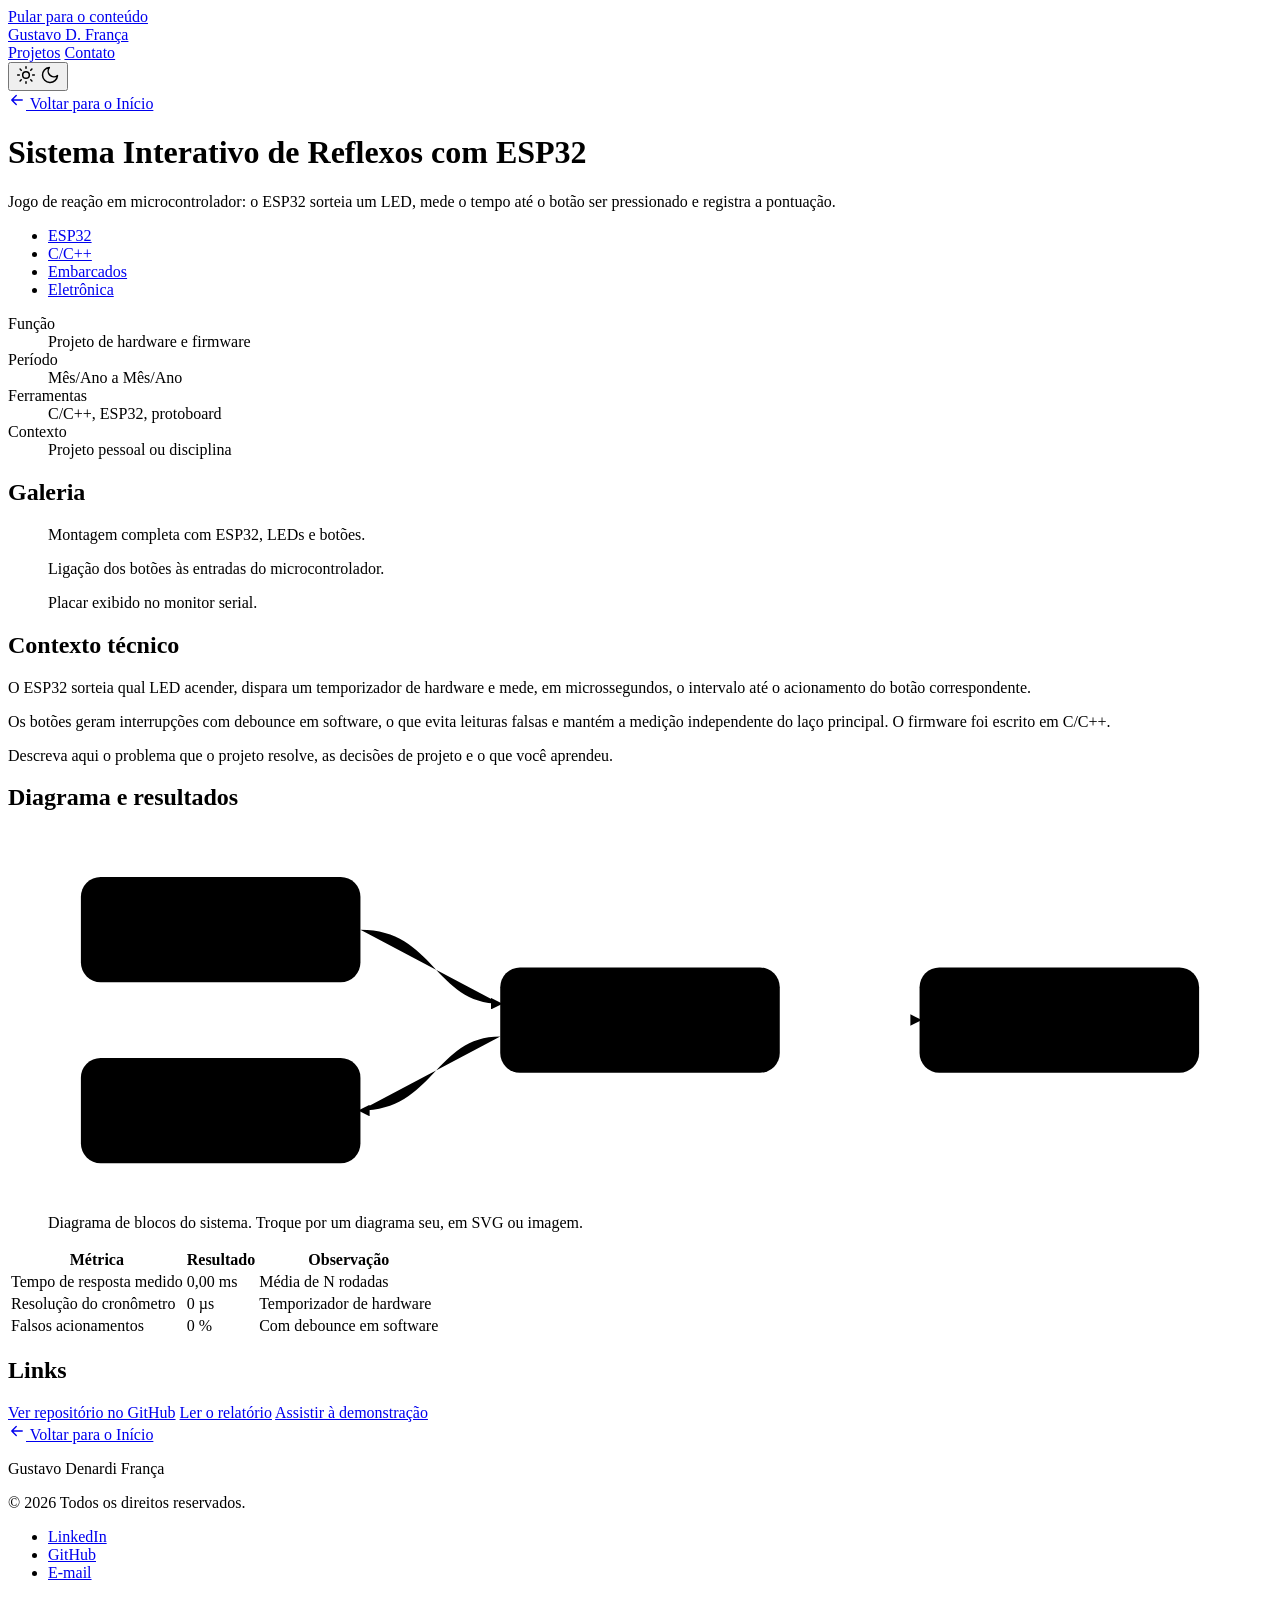
==== projeto-modelo.html @ 107eea8a "Add files via upload" ====
<!DOCTYPE html>
<html lang="pt-BR" data-theme="dark">
<head>
  <meta charset="utf-8">
  <meta name="viewport" content="width=device-width, initial-scale=1">
  <!-- EDITE: título e descrição de cada projeto -->
  <title>Sistema Interativo de Reflexos com ESP32 | Gustavo Denardi França</title>
  <meta name="description" content="Jogo de reação em microcontrolador ESP32 que mede o tempo de resposta do usuário.">
  <meta name="theme-color" content="#0c1624">
  <link rel="icon" href="data:image/svg+xml,%3Csvg xmlns='http://www.w3.org/2000/svg' viewBox='0 0 32 32'%3E%3Crect width='32' height='32' rx='8' fill='%230c1624'/%3E%3Cpath d='M3 16c4-10 7-10 10 0s6 10 10 0 3-6 6-4' fill='none' stroke='%23f5b941' stroke-width='2.5' stroke-linecap='round'/%3E%3C/svg%3E">

  <link rel="preconnect" href="https://fonts.googleapis.com">
  <link rel="preconnect" href="https://fonts.gstatic.com" crossorigin>
  <link href="https://fonts.googleapis.com/css2?family=Inter:wght@400;500;600;700&display=swap" rel="stylesheet">

  <script>
    (function () {
      var tema = 'dark';
      try { tema = localStorage.getItem('tema') || 'dark'; } catch (e) {}
      document.documentElement.dataset.theme = tema === 'light' ? 'light' : 'dark';
      document.documentElement.classList.add('js');
    })();
  </script>

  <link rel="stylesheet" href="style.css">
  <script src="script.js" defer></script>
</head>

<body id="topo">
  <a class="skip-link" href="#conteudo">Pular para o conteúdo</a>

  <div class="bg-parallax" aria-hidden="true"><div class="bg-parallax__img"></div></div>

  <header class="site-header">
    <div class="container site-header__inner">
      <a class="brand" href="index.html" aria-label="Gustavo Denardi França, voltar para o início">Gustavo D. França</a>

      <nav class="nav" aria-label="Principal">
        <a href="index.html#projetos">Projetos</a>
        <a href="index.html#contato">Contato</a>
      </nav>

      <button class="theme-toggle" id="tema" type="button" aria-label="Mudar para o tema claro">
        <svg class="icon icon--sun" viewBox="0 0 24 24" width="20" height="20" fill="none" stroke="currentColor" stroke-width="1.8" stroke-linecap="round" stroke-linejoin="round" aria-hidden="true">
          <circle cx="12" cy="12" r="4"/>
          <path d="M12 2v2M12 20v2M4.9 4.9l1.4 1.4M17.7 17.7l1.4 1.4M2 12h2M20 12h2M4.9 19.1l1.4-1.4M17.7 6.3l1.4-1.4"/>
        </svg>
        <svg class="icon icon--moon" viewBox="0 0 24 24" width="20" height="20" fill="none" stroke="currentColor" stroke-width="1.8" stroke-linecap="round" stroke-linejoin="round" aria-hidden="true">
          <path d="M21 12.8A9 9 0 1 1 11.2 3a7 7 0 0 0 9.8 9.8z"/>
        </svg>
      </button>
    </div>
  </header>

  <main id="conteudo" class="project">
    <div class="container">

      <a class="btn btn--back reveal" href="index.html">
        <svg viewBox="0 0 24 24" width="18" height="18" fill="none" stroke="currentColor" stroke-width="1.8" stroke-linecap="round" stroke-linejoin="round" aria-hidden="true"><path d="M19 12H5M11 18l-6-6 6-6"/></svg>
        Voltar para o Início
      </a>

      <!-- Cabeçalho do projeto | EDITE tudo que estiver neste modelo -->
      <header>
        <h1 class="project__title reveal">Sistema Interativo de Reflexos com ESP32</h1>
        <p class="project__summary reveal" style="--d:.08s">
          Jogo de reação em microcontrolador: o ESP32 sorteia um LED, mede o tempo até o botão ser pressionado e registra a pontuação.
        </p>
        <!-- As tags levam à busca da página inicial já filtrada -->
        <ul class="tags reveal" style="--d:.16s">
          <li><a class="tag" href="index.html?busca=ESP32#projetos">ESP32</a></li>
          <li><a class="tag" href="index.html?busca=C%2FC%2B%2B#projetos">C/C++</a></li>
          <li><a class="tag" href="index.html?busca=Embarcados#projetos">Embarcados</a></li>
          <li><a class="tag" href="index.html?busca=Eletr%C3%B4nica#projetos">Eletrônica</a></li>
        </ul>
      </header>

      <dl class="meta reveal">
        <div><dt>Função</dt><dd>Projeto de hardware e firmware</dd></div>
        <div><dt>Período</dt><dd>Mês/Ano a Mês/Ano</dd></div>
        <div><dt>Ferramentas</dt><dd>C/C++, ESP32, protoboard</dd></div>
        <div><dt>Contexto</dt><dd>Projeto pessoal ou disciplina</dd></div>
      </dl>

      <!-- Galeria: coloque as imagens em assets/img/projetos/ -->
      <section class="block" aria-labelledby="titulo-galeria">
        <h2 class="block__title reveal" id="titulo-galeria">Galeria</h2>
        <div class="gallery">
          <figure class="gallery__item gallery__item--wide reveal">
            <div class="gallery__media placeholder">
              <img src="assets/img/projetos/esp32-01.jpg" alt="Montagem completa do sistema sobre a protoboard" loading="lazy" onerror="this.remove()">
            </div>
            <figcaption>Montagem completa com ESP32, LEDs e botões.</figcaption>
          </figure>
          <figure class="gallery__item reveal">
            <div class="gallery__media placeholder">
              <img src="assets/img/projetos/esp32-02.jpg" alt="Detalhe da ligação dos botões ao ESP32" loading="lazy" onerror="this.remove()">
            </div>
            <figcaption>Ligação dos botões às entradas do microcontrolador.</figcaption>
          </figure>
          <figure class="gallery__item reveal" style="--d:.1s">
            <div class="gallery__media placeholder">
              <img src="assets/img/projetos/esp32-03.jpg" alt="Placar exibido no monitor serial" loading="lazy" onerror="this.remove()">
            </div>
            <figcaption>Placar exibido no monitor serial.</figcaption>
          </figure>
        </div>
      </section>

      <!-- Contexto técnico: texto de exemplo, substitua pelo seu -->
      <section class="block" aria-labelledby="titulo-contexto">
        <h2 class="block__title reveal" id="titulo-contexto">Contexto técnico</h2>
        <div class="prose reveal">
          <p>
            O ESP32 sorteia qual LED acender, dispara um temporizador de hardware e mede, em
            microssegundos, o intervalo até o acionamento do botão correspondente.
          </p>
          <p>
            Os botões geram interrupções com debounce em software, o que evita leituras falsas e
            mantém a medição independente do laço principal. O firmware foi escrito em C/C++.
          </p>
          <p>
            Descreva aqui o problema que o projeto resolve, as decisões de projeto e o que você
            aprendeu.
          </p>
        </div>
      </section>

      <!-- Diagrama e resultados -->
      <section class="block" aria-labelledby="titulo-resultados">
        <h2 class="block__title reveal" id="titulo-resultados">Diagrama e resultados</h2>

        <figure class="diagram reveal">
          <div class="diagram__frame">
            <svg viewBox="0 0 720 230" role="img" aria-labelledby="dg-titulo dg-desc">
              <title id="dg-titulo">Diagrama de blocos do sistema de reflexos</title>
              <desc id="dg-desc">Os botões enviam sinais de entrada ao ESP32, que aciona os LEDs e envia o placar.</desc>
              <defs>
                <marker id="seta" viewBox="0 0 10 10" refX="8" refY="5" markerWidth="7" markerHeight="7" orient="auto-start-reverse">
                  <path d="M0 0L10 5L0 10z" class="d-seta"/>
                </marker>
              </defs>

              <g class="d-bloco">
                <rect x="20" y="28" width="170" height="64" rx="12"/>
                <text x="105" y="57" text-anchor="middle">Botões</text>
                <text x="105" y="77" text-anchor="middle" class="d-sub">entradas com interrupção</text>
              </g>

              <g class="d-bloco">
                <rect x="20" y="138" width="170" height="64" rx="12"/>
                <text x="105" y="167" text-anchor="middle">LEDs</text>
                <text x="105" y="187" text-anchor="middle" class="d-sub">saídas digitais</text>
              </g>

              <g class="d-bloco d-bloco--main">
                <rect x="275" y="83" width="170" height="64" rx="12"/>
                <text x="360" y="112" text-anchor="middle">ESP32</text>
                <text x="360" y="132" text-anchor="middle" class="d-sub">lógica e cronômetro</text>
              </g>

              <g class="d-bloco">
                <rect x="530" y="83" width="170" height="64" rx="12"/>
                <text x="615" y="112" text-anchor="middle">Placar</text>
                <text x="615" y="132" text-anchor="middle" class="d-sub">serial ou Wi-Fi</text>
              </g>

              <path class="d-linha" d="M190 60 C 235 60, 235 105, 275 105" marker-end="url(#seta)"/>
              <path class="d-linha" d="M275 125 C 235 125, 235 170, 190 170" marker-end="url(#seta)"/>
              <path class="d-linha" d="M445 115 L530 115" marker-end="url(#seta)"/>
            </svg>
          </div>
          <figcaption>Diagrama de blocos do sistema. Troque por um diagrama seu, em SVG ou imagem.</figcaption>
        </figure>

        <div class="table-wrap reveal">
          <table>
            <thead>
              <tr>
                <th scope="col">Métrica</th>
                <th scope="col">Resultado</th>
                <th scope="col">Observação</th>
              </tr>
            </thead>
            <tbody>
              <tr><td>Tempo de resposta medido</td><td>0,00 ms</td><td>Média de N rodadas</td></tr>
              <tr><td>Resolução do cronômetro</td><td>0 µs</td><td>Temporizador de hardware</td></tr>
              <tr><td>Falsos acionamentos</td><td>0 %</td><td>Com debounce em software</td></tr>
            </tbody>
          </table>
        </div>
      </section>

      <!-- Links -->
      <section class="block" aria-labelledby="titulo-links">
        <h2 class="block__title reveal" id="titulo-links">Links</h2>
        <div class="project__links reveal">
          <!-- EDITE: URLs reais -->
          <a class="btn btn--primary" href="https://github.com/SEU-USUARIO/NOME-DO-REPOSITORIO" target="_blank" rel="noopener noreferrer">Ver repositório no GitHub</a>
          <a class="btn" href="#" target="_blank" rel="noopener noreferrer">Ler o relatório</a>
          <a class="btn" href="#" target="_blank" rel="noopener noreferrer">Assistir à demonstração</a>
        </div>
      </section>

      <div class="project__footer">
        <a class="btn btn--back" href="index.html">
          <svg viewBox="0 0 24 24" width="18" height="18" fill="none" stroke="currentColor" stroke-width="1.8" stroke-linecap="round" stroke-linejoin="round" aria-hidden="true"><path d="M19 12H5M11 18l-6-6 6-6"/></svg>
          Voltar para o Início
        </a>
      </div>

    </div>
  </main>

  <footer class="site-footer" id="contato">
    <div class="container site-footer__inner">
      <div>
        <p class="site-footer__name">Gustavo Denardi França</p>
        <p class="site-footer__small">© <span id="ano">2026</span> Todos os direitos reservados.</p>
      </div>
      <ul class="footer-links">
        <li><a href="https://www.linkedin.com/in/SEU-USUARIO" target="_blank" rel="noopener noreferrer">LinkedIn</a></li>
        <li><a href="https://github.com/SEU-USUARIO" target="_blank" rel="noopener noreferrer">GitHub</a></li>
        <li><a href="mailto:seu-email@exemplo.com">E-mail</a></li>
      </ul>
    </div>
  </footer>
</body>
</html>
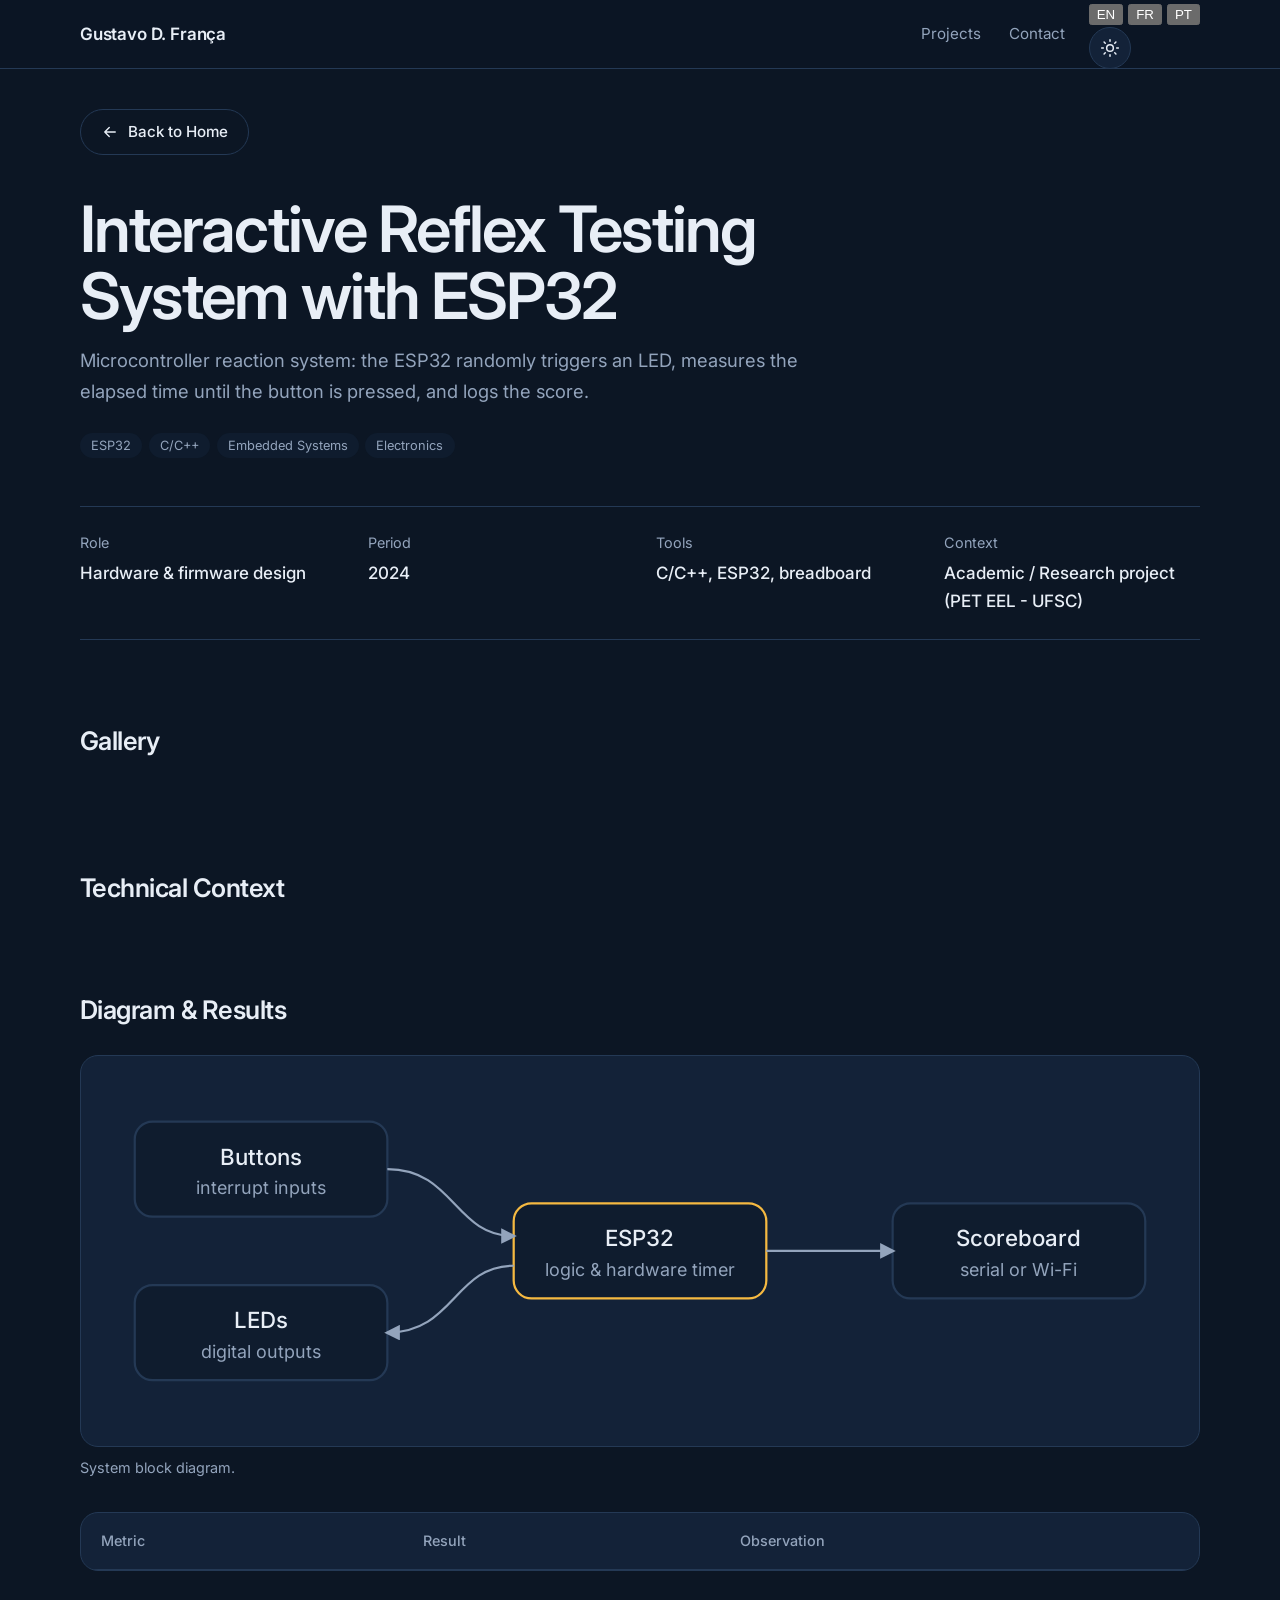
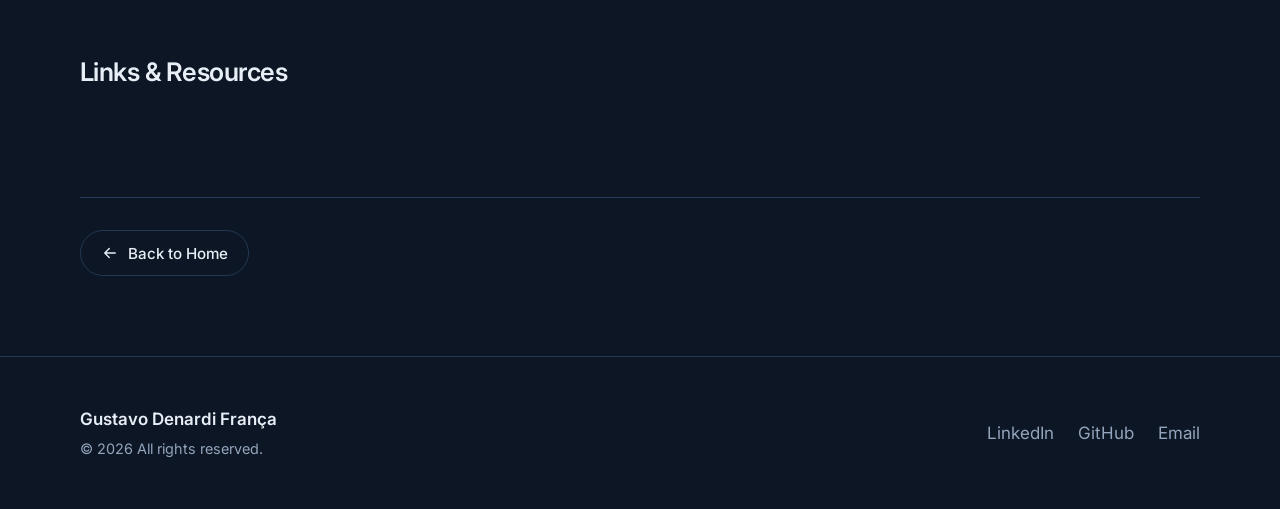
==== commit b838ea9b: "Translate project model to English and improve accessibility Updated the HTML structure and content " ====
--- a/projeto-modelo.html
+++ b/projeto-modelo.html
@@ -1,11 +1,10 @@
 <!DOCTYPE html>
-<html lang="pt-BR" data-theme="dark">
+<html lang="en" data-theme="dark">
 <head>
   <meta charset="utf-8">
   <meta name="viewport" content="width=device-width, initial-scale=1">
-  <!-- EDITE: título e descrição de cada projeto -->
-  <title>Sistema Interativo de Reflexos com ESP32 | Gustavo Denardi França</title>
-  <meta name="description" content="Jogo de reação em microcontrolador ESP32 que mede o tempo de resposta do usuário.">
+  <title>Interactive Reflex Testing System with ESP32 | Gustavo Denardi França</title>
+  <meta name="description" content="Microcontroller reaction system with ESP32 that measures user response time.">
   <meta name="theme-color" content="#0c1624">
   <link rel="icon" href="data:image/svg+xml,%3Csvg xmlns='http://www.w3.org/2000/svg' viewBox='0 0 32 32'%3E%3Crect width='32' height='32' rx='8' fill='%230c1624'/%3E%3Cpath d='M3 16c4-10 7-10 10 0s6 10 10 0 3-6 6-4' fill='none' stroke='%23f5b941' stroke-width='2.5' stroke-linecap='round'/%3E%3C/svg%3E">
 
@@ -16,125 +15,120 @@
   <script>
     (function () {
       var tema = 'dark';
-      try { tema = localStorage.getItem('tema') || 'dark'; } catch (e) {}
+      var idioma = 'en';
+      try {
+        tema = localStorage.getItem('tema') || 'dark';
+        var urlLang = new URLSearchParams(window.location.search).get('lang');
+        if (urlLang && ['en', 'fr', 'pt'].indexOf(urlLang.toLowerCase()) !== -1) {
+          idioma = urlLang.toLowerCase();
+          localStorage.setItem('idioma', idioma);
+        } else {
+          var salvo = localStorage.getItem('idioma');
+          if (salvo && ['en', 'fr', 'pt'].indexOf(salvo) !== -1) idioma = salvo;
+        }
+      } catch (e) {}
       document.documentElement.dataset.theme = tema === 'light' ? 'light' : 'dark';
+      document.documentElement.lang = idioma === 'pt' ? 'pt-BR' : idioma;
       document.documentElement.classList.add('js');
     })();
   </script>
 
   <link rel="stylesheet" href="style.css">
+  <script src="traducoes.js" defer></script>
+  <script src="projetos.js" defer></script>
   <script src="script.js" defer></script>
 </head>
 
 <body id="topo">
-  <a class="skip-link" href="#conteudo">Pular para o conteúdo</a>
+  <a class="skip-link" href="#conteudo" data-i18n="a11y.skipLink">Skip to content</a>
 
   <div class="bg-parallax" aria-hidden="true"><div class="bg-parallax__img"></div></div>
 
   <header class="site-header">
     <div class="container site-header__inner">
-      <a class="brand" href="index.html" aria-label="Gustavo Denardi França, voltar para o início">Gustavo D. França</a>
-
-      <nav class="nav" aria-label="Principal">
-        <a href="index.html#projetos">Projetos</a>
-        <a href="index.html#contato">Contato</a>
+      <a class="brand" href="index.html" aria-label="Gustavo Denardi França, back to home" data-i18n-aria="a11y.brandBack">Gustavo D. França</a>
+
+      <nav class="nav" aria-label="Main navigation" data-i18n-aria="a11y.navMain">
+        <a href="index.html#projetos" data-i18n="nav.projects">Projects</a>
+        <a href="index.html#contato" data-i18n="nav.contact">Contact</a>
       </nav>
 
-      <button class="theme-toggle" id="tema" type="button" aria-label="Mudar para o tema claro">
-        <svg class="icon icon--sun" viewBox="0 0 24 24" width="20" height="20" fill="none" stroke="currentColor" stroke-width="1.8" stroke-linecap="round" stroke-linejoin="round" aria-hidden="true">
-          <circle cx="12" cy="12" r="4"/>
-          <path d="M12 2v2M12 20v2M4.9 4.9l1.4 1.4M17.7 17.7l1.4 1.4M2 12h2M20 12h2M4.9 19.1l1.4-1.4M17.7 6.3l1.4-1.4"/>
-        </svg>
-        <svg class="icon icon--moon" viewBox="0 0 24 24" width="20" height="20" fill="none" stroke="currentColor" stroke-width="1.8" stroke-linecap="round" stroke-linejoin="round" aria-hidden="true">
-          <path d="M21 12.8A9 9 0 1 1 11.2 3a7 7 0 0 0 9.8 9.8z"/>
-        </svg>
-      </button>
+      <div class="header-actions">
+        <div class="lang-switch" role="group" aria-label="Select language" data-i18n-aria="a11y.langSelector">
+          <button class="lang-btn" type="button" data-lang="en" aria-pressed="true" title="English">EN</button>
+          <button class="lang-btn" type="button" data-lang="fr" aria-pressed="false" title="Français">FR</button>
+          <button class="lang-btn" type="button" data-lang="pt" aria-pressed="false" title="Português">PT</button>
+        </div>
+
+        <button class="theme-toggle" id="tema" type="button" aria-label="Switch to light theme">
+          <svg class="icon icon--sun" viewBox="0 0 24 24" width="20" height="20" fill="none" stroke="currentColor" stroke-width="1.8" stroke-linecap="round" stroke-linejoin="round" aria-hidden="true">
+            <circle cx="12" cy="12" r="4"/>
+            <path d="M12 2v2M12 20v2M4.9 4.9l1.4 1.4M17.7 17.7l1.4 1.4M2 12h2M20 12h2M4.9 19.1l1.4-1.4M17.7 6.3l1.4-1.4"/>
+          </svg>
+          <svg class="icon icon--moon" viewBox="0 0 24 24" width="20" height="20" fill="none" stroke="currentColor" stroke-width="1.8" stroke-linecap="round" stroke-linejoin="round" aria-hidden="true">
+            <path d="M21 12.8A9 9 0 1 1 11.2 3a7 7 0 0 0 9.8 9.8z"/>
+          </svg>
+        </button>
+      </div>
     </div>
   </header>
 
   <main id="conteudo" class="project">
     <div class="container">
 
-      <a class="btn btn--back reveal" href="index.html">
+      <a class="btn btn--back reveal" href="index.html#projetos">
         <svg viewBox="0 0 24 24" width="18" height="18" fill="none" stroke="currentColor" stroke-width="1.8" stroke-linecap="round" stroke-linejoin="round" aria-hidden="true"><path d="M19 12H5M11 18l-6-6 6-6"/></svg>
-        Voltar para o Início
+        <span data-i18n="projectPage.backHome">Back to Home</span>
       </a>
 
-      <!-- Cabeçalho do projeto | EDITE tudo que estiver neste modelo -->
+      <!-- Cabeçalho do projeto (preenchido dinamicamente a partir de projetos.js) -->
       <header>
-        <h1 class="project__title reveal">Sistema Interativo de Reflexos com ESP32</h1>
-        <p class="project__summary reveal" style="--d:.08s">
-          Jogo de reação em microcontrolador: o ESP32 sorteia um LED, mede o tempo até o botão ser pressionado e registra a pontuação.
+        <h1 class="project__title reveal" id="proj-titulo">Interactive Reflex Testing System with ESP32</h1>
+        <p class="project__summary reveal" style="--d:.08s" id="proj-resumo">
+          Microcontroller reaction system: the ESP32 randomly triggers an LED, measures the elapsed time until the button is pressed, and logs the score.
         </p>
-        <!-- As tags levam à busca da página inicial já filtrada -->
-        <ul class="tags reveal" style="--d:.16s">
+        <ul class="tags reveal" style="--d:.16s" id="proj-tags">
           <li><a class="tag" href="index.html?busca=ESP32#projetos">ESP32</a></li>
           <li><a class="tag" href="index.html?busca=C%2FC%2B%2B#projetos">C/C++</a></li>
-          <li><a class="tag" href="index.html?busca=Embarcados#projetos">Embarcados</a></li>
-          <li><a class="tag" href="index.html?busca=Eletr%C3%B4nica#projetos">Eletrônica</a></li>
+          <li><a class="tag" href="index.html?busca=Embedded#projetos">Embedded Systems</a></li>
+          <li><a class="tag" href="index.html?busca=Electronics#projetos">Electronics</a></li>
         </ul>
       </header>
 
       <dl class="meta reveal">
-        <div><dt>Função</dt><dd>Projeto de hardware e firmware</dd></div>
-        <div><dt>Período</dt><dd>Mês/Ano a Mês/Ano</dd></div>
-        <div><dt>Ferramentas</dt><dd>C/C++, ESP32, protoboard</dd></div>
-        <div><dt>Contexto</dt><dd>Projeto pessoal ou disciplina</dd></div>
+        <div><dt data-i18n="projectPage.metaRole">Role</dt><dd id="proj-funcao">Hardware &amp; firmware design</dd></div>
+        <div><dt data-i18n="projectPage.metaPeriod">Period</dt><dd id="proj-periodo">2024</dd></div>
+        <div><dt data-i18n="projectPage.metaTools">Tools</dt><dd id="proj-ferramentas">C/C++, ESP32, breadboard</dd></div>
+        <div><dt data-i18n="projectPage.metaContext">Context</dt><dd id="proj-contexto">Academic / Research project (PET EEL - UFSC)</dd></div>
       </dl>
 
-      <!-- Galeria: coloque as imagens em assets/img/projetos/ -->
-      <section class="block" aria-labelledby="titulo-galeria">
-        <h2 class="block__title reveal" id="titulo-galeria">Galeria</h2>
-        <div class="gallery">
-          <figure class="gallery__item gallery__item--wide reveal">
-            <div class="gallery__media placeholder">
-              <img src="assets/img/projetos/esp32-01.jpg" alt="Montagem completa do sistema sobre a protoboard" loading="lazy" onerror="this.remove()">
-            </div>
-            <figcaption>Montagem completa com ESP32, LEDs e botões.</figcaption>
-          </figure>
-          <figure class="gallery__item reveal">
-            <div class="gallery__media placeholder">
-              <img src="assets/img/projetos/esp32-02.jpg" alt="Detalhe da ligação dos botões ao ESP32" loading="lazy" onerror="this.remove()">
-            </div>
-            <figcaption>Ligação dos botões às entradas do microcontrolador.</figcaption>
-          </figure>
-          <figure class="gallery__item reveal" style="--d:.1s">
-            <div class="gallery__media placeholder">
-              <img src="assets/img/projetos/esp32-03.jpg" alt="Placar exibido no monitor serial" loading="lazy" onerror="this.remove()">
-            </div>
-            <figcaption>Placar exibido no monitor serial.</figcaption>
-          </figure>
-        </div>
-      </section>
-
-      <!-- Contexto técnico: texto de exemplo, substitua pelo seu -->
+      <!-- Vídeo de demonstração (aparece automaticamente se o projeto tiver video.url em projetos.js) -->
+      <section class="block" id="proj-video-secao" aria-labelledby="titulo-proj-video" hidden>
+        <h2 class="block__title reveal" id="titulo-proj-video" data-i18n="projectPage.videoTitle">Demonstration Video</h2>
+        <div class="video-frame reveal" id="proj-video-container"></div>
+      </section>
+
+      <!-- Galeria -->
+      <section class="block" id="proj-galeria-secao" aria-labelledby="titulo-galeria">
+        <h2 class="block__title reveal" id="titulo-galeria" data-i18n="projectPage.galleryTitle">Gallery</h2>
+        <div class="gallery" id="proj-galeria"></div>
+      </section>
+
+      <!-- Contexto técnico -->
       <section class="block" aria-labelledby="titulo-contexto">
-        <h2 class="block__title reveal" id="titulo-contexto">Contexto técnico</h2>
-        <div class="prose reveal">
-          <p>
-            O ESP32 sorteia qual LED acender, dispara um temporizador de hardware e mede, em
-            microssegundos, o intervalo até o acionamento do botão correspondente.
-          </p>
-          <p>
-            Os botões geram interrupções com debounce em software, o que evita leituras falsas e
-            mantém a medição independente do laço principal. O firmware foi escrito em C/C++.
-          </p>
-          <p>
-            Descreva aqui o problema que o projeto resolve, as decisões de projeto e o que você
-            aprendeu.
-          </p>
-        </div>
+        <h2 class="block__title reveal" id="titulo-contexto" data-i18n="projectPage.contextTitle">Technical Context</h2>
+        <div class="prose reveal" id="proj-prose"></div>
       </section>
 
       <!-- Diagrama e resultados -->
-      <section class="block" aria-labelledby="titulo-resultados">
-        <h2 class="block__title reveal" id="titulo-resultados">Diagrama e resultados</h2>
-
-        <figure class="diagram reveal">
+      <section class="block" id="proj-resultados-secao" aria-labelledby="titulo-resultados">
+        <h2 class="block__title reveal" id="titulo-resultados" data-i18n="projectPage.resultsTitle">Diagram &amp; Results</h2>
+
+        <figure class="diagram reveal" id="proj-diagrama">
           <div class="diagram__frame">
             <svg viewBox="0 0 720 230" role="img" aria-labelledby="dg-titulo dg-desc">
-              <title id="dg-titulo">Diagrama de blocos do sistema de reflexos</title>
-              <desc id="dg-desc">Os botões enviam sinais de entrada ao ESP32, que aciona os LEDs e envia o placar.</desc>
+              <title id="dg-titulo">Block diagram of the reflex testing system</title>
+              <desc id="dg-desc">Push buttons send input signals to the ESP32, which drives the LEDs and outputs the scoreboard.</desc>
               <defs>
                 <marker id="seta" viewBox="0 0 10 10" refX="8" refY="5" markerWidth="7" markerHeight="7" orient="auto-start-reverse">
                   <path d="M0 0L10 5L0 10z" class="d-seta"/>
@@ -143,26 +137,26 @@
 
               <g class="d-bloco">
                 <rect x="20" y="28" width="170" height="64" rx="12"/>
-                <text x="105" y="57" text-anchor="middle">Botões</text>
-                <text x="105" y="77" text-anchor="middle" class="d-sub">entradas com interrupção</text>
+                <text x="105" y="57" text-anchor="middle" id="dg-b1-t">Buttons</text>
+                <text x="105" y="77" text-anchor="middle" class="d-sub" id="dg-b1-s">interrupt inputs</text>
               </g>
 
               <g class="d-bloco">
                 <rect x="20" y="138" width="170" height="64" rx="12"/>
-                <text x="105" y="167" text-anchor="middle">LEDs</text>
-                <text x="105" y="187" text-anchor="middle" class="d-sub">saídas digitais</text>
+                <text x="105" y="167" text-anchor="middle" id="dg-b2-t">LEDs</text>
+                <text x="105" y="187" text-anchor="middle" class="d-sub" id="dg-b2-s">digital outputs</text>
               </g>
 
               <g class="d-bloco d-bloco--main">
                 <rect x="275" y="83" width="170" height="64" rx="12"/>
-                <text x="360" y="112" text-anchor="middle">ESP32</text>
-                <text x="360" y="132" text-anchor="middle" class="d-sub">lógica e cronômetro</text>
+                <text x="360" y="112" text-anchor="middle" id="dg-bc-t">ESP32</text>
+                <text x="360" y="132" text-anchor="middle" class="d-sub" id="dg-bc-s">logic &amp; hardware timer</text>
               </g>
 
               <g class="d-bloco">
                 <rect x="530" y="83" width="170" height="64" rx="12"/>
-                <text x="615" y="112" text-anchor="middle">Placar</text>
-                <text x="615" y="132" text-anchor="middle" class="d-sub">serial ou Wi-Fi</text>
+                <text x="615" y="112" text-anchor="middle" id="dg-bs-t">Scoreboard</text>
+                <text x="615" y="132" text-anchor="middle" class="d-sub" id="dg-bs-s">serial or Wi-Fi</text>
               </g>
 
               <path class="d-linha" d="M190 60 C 235 60, 235 105, 275 105" marker-end="url(#seta)"/>
@@ -170,42 +164,33 @@
               <path class="d-linha" d="M445 115 L530 115" marker-end="url(#seta)"/>
             </svg>
           </div>
-          <figcaption>Diagrama de blocos do sistema. Troque por um diagrama seu, em SVG ou imagem.</figcaption>
+          <figcaption id="dg-legenda">System block diagram.</figcaption>
         </figure>
 
-        <div class="table-wrap reveal">
+        <div class="table-wrap reveal" id="proj-tabela-wrap">
           <table>
             <thead>
               <tr>
-                <th scope="col">Métrica</th>
-                <th scope="col">Resultado</th>
-                <th scope="col">Observação</th>
+                <th scope="col" data-i18n="projectPage.tableMetric">Metric</th>
+                <th scope="col" data-i18n="projectPage.tableResult">Result</th>
+                <th scope="col" data-i18n="projectPage.tableNote">Observation</th>
               </tr>
             </thead>
-            <tbody>
-              <tr><td>Tempo de resposta medido</td><td>0,00 ms</td><td>Média de N rodadas</td></tr>
-              <tr><td>Resolução do cronômetro</td><td>0 µs</td><td>Temporizador de hardware</td></tr>
-              <tr><td>Falsos acionamentos</td><td>0 %</td><td>Com debounce em software</td></tr>
-            </tbody>
+            <tbody id="proj-tabela-corpo"></tbody>
           </table>
         </div>
       </section>
 
       <!-- Links -->
-      <section class="block" aria-labelledby="titulo-links">
-        <h2 class="block__title reveal" id="titulo-links">Links</h2>
-        <div class="project__links reveal">
-          <!-- EDITE: URLs reais -->
-          <a class="btn btn--primary" href="https://github.com/SEU-USUARIO/NOME-DO-REPOSITORIO" target="_blank" rel="noopener noreferrer">Ver repositório no GitHub</a>
-          <a class="btn" href="#" target="_blank" rel="noopener noreferrer">Ler o relatório</a>
-          <a class="btn" href="#" target="_blank" rel="noopener noreferrer">Assistir à demonstração</a>
-        </div>
+      <section class="block" id="proj-links-secao" aria-labelledby="titulo-links">
+        <h2 class="block__title reveal" id="titulo-links" data-i18n="projectPage.linksTitle">Links &amp; Resources</h2>
+        <div class="project__links reveal" id="proj-links"></div>
       </section>
 
       <div class="project__footer">
-        <a class="btn btn--back" href="index.html">
+        <a class="btn btn--back" href="index.html#projetos">
           <svg viewBox="0 0 24 24" width="18" height="18" fill="none" stroke="currentColor" stroke-width="1.8" stroke-linecap="round" stroke-linejoin="round" aria-hidden="true"><path d="M19 12H5M11 18l-6-6 6-6"/></svg>
-          Voltar para o Início
+          <span data-i18n="projectPage.backHome">Back to Home</span>
         </a>
       </div>
 
@@ -216,12 +201,12 @@
     <div class="container site-footer__inner">
       <div>
         <p class="site-footer__name">Gustavo Denardi França</p>
-        <p class="site-footer__small">© <span id="ano">2026</span> Todos os direitos reservados.</p>
+        <p class="site-footer__small">© <span id="ano">2026</span> <span data-i18n="footer.rights">All rights reserved.</span></p>
       </div>
       <ul class="footer-links">
-        <li><a href="https://www.linkedin.com/in/SEU-USUARIO" target="_blank" rel="noopener noreferrer">LinkedIn</a></li>
-        <li><a href="https://github.com/SEU-USUARIO" target="_blank" rel="noopener noreferrer">GitHub</a></li>
-        <li><a href="mailto:seu-email@exemplo.com">E-mail</a></li>
+        <li><a href="https://www.linkedin.com/in/gustavo-denardi-frança" target="_blank" rel="noopener noreferrer">LinkedIn</a></li>
+        <li><a href="https://github.com/gudfranca" target="_blank" rel="noopener noreferrer">GitHub</a></li>
+        <li><a href="mailto:gustavodfranca27@gmail.com" data-i18n="footer.email">Email</a></li>
       </ul>
     </div>
   </footer>
--- a/style.css
+++ b/style.css
@@ -0,0 +1,1034 @@
+/* =========================================================
+   style.css | Portfólio de Gustavo Denardi França
+   Índice
+   1. Tokens (tema escuro padrão + tema claro)
+   2. Base
+   3. Cabeçalho e botão de tema
+   4. Hero e onda interativa
+   5. Seções, vídeo, busca e cards
+   6. Rodapé
+   7. Página de projeto
+   8. Animações de entrada e movimento reduzido
+   9. Responsivo
+   ========================================================= */
+
+/* 1. Tokens ------------------------------------------------ */
+:root {
+  color-scheme: dark;
+
+  --bg: #0c1624;
+  --bg-soft: #0f1c2e;
+  --surface: #132238;
+  --line: #243955;
+  --text: #e8eef6;
+  --muted: #93a4bc;
+  --accent: #f5b941;
+  --accent-ink: #1b1305;
+  --shadow: 0 28px 60px -28px rgb(0 0 0 / 0.7);
+  --grid-line: rgb(147 164 188 / 0.1);
+  --bg-img-opacity: 0.26;
+
+  --font: "Inter", system-ui, -apple-system, "Segoe UI", Roboto, sans-serif;
+  --ease: cubic-bezier(0.2, 0.7, 0.2, 1);
+  --maxw: 1120px;
+  --header-h: 68px;
+
+  /* Transição suave de cores ao trocar de tema */
+  --theme-t: background-color 0.45s ease, color 0.45s ease,
+    border-color 0.45s ease, fill 0.45s ease, stroke 0.45s ease;
+}
+
+:root[data-theme="light"] {
+  color-scheme: light;
+
+  --bg: #f4f7fb;
+  --bg-soft: #eaf0f7;
+  --surface: #ffffff;
+  --line: #d6dfeb;
+  --text: #0f1b2d;
+  --muted: #53647c;
+  --accent: #a85f00;
+  --accent-ink: #ffffff;
+  --shadow: 0 28px 56px -30px rgb(15 27 45 / 0.35);
+  --grid-line: rgb(15 27 45 / 0.07);
+  --bg-img-opacity: 0.16;
+}
+
+/* 2. Base -------------------------------------------------- */
+*,
+*::before,
+*::after {
+  box-sizing: border-box;
+}
+
+html {
+  scroll-behavior: smooth;
+  -webkit-text-size-adjust: 100%;
+}
+
+body {
+  position: relative;
+  margin: 0;
+  overflow-x: hidden;
+  font-family: var(--font);
+  font-size: 1.0625rem;
+  line-height: 1.65;
+  color: var(--text);
+  background-color: var(--bg);
+  -webkit-font-smoothing: antialiased;
+  transition: var(--theme-t);
+}
+
+img,
+video,
+svg,
+canvas {
+  display: block;
+  max-width: 100%;
+}
+
+a {
+  color: inherit;
+}
+
+h1,
+h2,
+h3 {
+  text-wrap: balance;
+}
+
+p {
+  text-wrap: pretty;
+}
+
+[hidden] {
+  display: none !important;
+}
+
+[id] {
+  scroll-margin-top: calc(var(--header-h) + 16px);
+}
+
+:focus-visible {
+  outline: 2px solid var(--accent);
+  outline-offset: 3px;
+}
+
+.container {
+  width: min(100% - 2.5rem, var(--maxw));
+  margin-inline: auto;
+}
+
+.visually-hidden {
+  position: absolute;
+  width: 1px;
+  height: 1px;
+  margin: -1px;
+  padding: 0;
+  overflow: hidden;
+  clip: rect(0 0 0 0);
+  white-space: nowrap;
+  border: 0;
+}
+
+.skip-link {
+  position: absolute;
+  left: 1rem;
+  top: -4rem;
+  z-index: 100;
+  padding: 0.6rem 1rem;
+  border-radius: 999px;
+  background: var(--accent);
+  color: var(--accent-ink);
+  font-weight: 500;
+  text-decoration: none;
+  transition: top 0.2s var(--ease);
+}
+
+.skip-link:focus {
+  top: 1rem;
+}
+
+/* Fundo com parallax (imagem Unsplash de exemplo) */
+.bg-parallax {
+  position: absolute;
+  inset: 0 0 auto 0;
+  z-index: 0;
+  height: min(140vh, 1100px);
+  overflow: hidden;
+  pointer-events: none;
+  -webkit-mask-image: linear-gradient(to bottom, #000 35%, transparent);
+  mask-image: linear-gradient(to bottom, #000 35%, transparent);
+}
+
+.bg-parallax__img {
+  position: absolute;
+  inset: -12% 0 0 0;
+  background: url("https://images.unsplash.com/photo-1451187580459-43490279c0fa?auto=format&fit=crop&w=1800&q=60")
+    center / cover no-repeat;
+  opacity: var(--bg-img-opacity);
+  filter: grayscale(1) contrast(1.05);
+  will-change: transform;
+  transition: opacity 0.45s ease;
+}
+
+main,
+.site-footer {
+  position: relative;
+  z-index: 1;
+}
+
+/* Placeholder em papel milimetrado (aparece quando a imagem ainda não existe) */
+.placeholder {
+  background-color: var(--bg-soft);
+  background-image: linear-gradient(var(--grid-line) 1px, transparent 1px),
+    linear-gradient(90deg, var(--grid-line) 1px, transparent 1px);
+  background-size: 24px 24px;
+}
+
+/* Botões e tags */
+.btn {
+  display: inline-flex;
+  align-items: center;
+  gap: 0.55rem;
+  height: 46px;
+  padding: 0 1.25rem;
+  border: 1px solid var(--line);
+  border-radius: 999px;
+  background: transparent;
+  color: var(--text);
+  font: 500 0.95rem/1 var(--font);
+  text-decoration: none;
+  cursor: pointer;
+  transition: var(--theme-t), transform 0.25s var(--ease),
+    filter 0.25s var(--ease);
+}
+
+.btn:hover {
+  border-color: var(--accent);
+  transform: translateY(-2px);
+}
+
+.btn--primary {
+  background: var(--accent);
+  border-color: var(--accent);
+  color: var(--accent-ink);
+}
+
+.btn--primary:hover {
+  filter: brightness(1.07);
+}
+
+.tags {
+  display: flex;
+  flex-wrap: wrap;
+  gap: 0.4rem;
+  margin: 0;
+  padding: 0;
+  list-style: none;
+}
+
+.tag {
+  display: inline-block;
+  padding: 0.2rem 0.7rem;
+  border-radius: 999px;
+  background: var(--bg-soft);
+  color: var(--muted);
+  font-size: 0.8rem;
+  line-height: 1.5;
+  text-decoration: none;
+  transition: var(--theme-t);
+}
+
+a.tag:hover {
+  color: var(--accent);
+}
+
+/* 3. Cabeçalho e botão de tema ------------------------------ */
+.site-header {
+  position: sticky;
+  top: 0;
+  z-index: 50;
+  background: var(--bg);
+  border-bottom: 1px solid var(--line);
+  transition: var(--theme-t);
+}
+
+@supports (background: color-mix(in srgb, red, blue)) {
+  .site-header {
+    background: color-mix(in srgb, var(--bg) 78%, transparent);
+    -webkit-backdrop-filter: blur(14px) saturate(1.2);
+    backdrop-filter: blur(14px) saturate(1.2);
+  }
+}
+
+.site-header__inner {
+  display: flex;
+  align-items: center;
+  justify-content: space-between;
+  gap: 1.5rem;
+  height: var(--header-h);
+}
+
+.brand {
+  font-weight: 600;
+  letter-spacing: -0.01em;
+  text-decoration: none;
+}
+
+.nav {
+  display: flex;
+  gap: 1.75rem;
+  margin-left: auto;
+}
+
+.nav a {
+  color: var(--muted);
+  font-size: 0.95rem;
+  text-decoration: none;
+  transition: color 0.25s ease;
+}
+
+.nav a:hover {
+  color: var(--text);
+}
+
+.theme-toggle {
+  position: relative;
+  display: grid;
+  place-items: center;
+  width: 42px;
+  height: 42px;
+  border: 1px solid var(--line);
+  border-radius: 50%;
+  background: var(--surface);
+  color: var(--text);
+  cursor: pointer;
+  transition: var(--theme-t);
+}
+
+.theme-toggle:hover {
+  border-color: var(--accent);
+  color: var(--accent);
+}
+
+/* O ícone mostrado é o do tema de destino: sol no escuro, lua no claro */
+.theme-toggle .icon {
+  position: absolute;
+  transition: opacity 0.35s var(--ease), transform 0.45s var(--ease);
+}
+
+:root[data-theme="dark"] .icon--moon {
+  opacity: 0;
+  transform: rotate(-70deg) scale(0.5);
+}
+
+:root[data-theme="light"] .icon--sun {
+  opacity: 0;
+  transform: rotate(70deg) scale(0.5);
+}
+
+/* 4. Hero e onda interativa -------------------------------- */
+.hero {
+  padding-block: clamp(3rem, 9vw, 7rem) 0;
+}
+
+.hero__grid {
+  display: grid;
+  grid-template-columns: minmax(0, 1.5fr) minmax(0, 0.8fr);
+  gap: clamp(2rem, 6vw, 5rem);
+  align-items: center;
+}
+
+.hero__title {
+  margin: 0;
+  font-size: clamp(2.5rem, 6.6vw, 4.9rem);
+  font-weight: 600;
+  line-height: 1;
+  letter-spacing: -0.035em;
+}
+
+.hero__role {
+  margin: 1.5rem 0 0;
+  font-size: 1.15rem;
+  font-weight: 500;
+  line-height: 1.45;
+  max-width: 34ch;
+}
+
+.hero__bio {
+  margin: 1rem 0 0;
+  max-width: 56ch;
+  color: var(--muted);
+}
+
+.chips {
+  display: flex;
+  flex-wrap: wrap;
+  gap: 0.5rem;
+  margin: 1.75rem 0 0;
+  padding: 0;
+  list-style: none;
+}
+
+.chip {
+  height: 36px;
+  padding: 0 1rem;
+  border: 1px solid var(--line);
+  border-radius: 999px;
+  background: transparent;
+  color: var(--text);
+  font: 500 0.88rem/1 var(--font);
+  cursor: pointer;
+  transition: var(--theme-t), transform 0.2s var(--ease);
+}
+
+.chip:hover {
+  border-color: var(--accent);
+  color: var(--accent);
+}
+
+.chip[aria-pressed="true"] {
+  background: var(--accent);
+  border-color: var(--accent);
+  color: var(--accent-ink);
+}
+
+.hero__links {
+  display: flex;
+  flex-wrap: wrap;
+  gap: 0.75rem;
+  margin-top: 2rem;
+}
+
+.portrait {
+  position: relative;
+  display: grid;
+  place-items: center;
+  margin: 0;
+  aspect-ratio: 4 / 5;
+  overflow: hidden;
+  border: 1px solid var(--line);
+  border-radius: 28px;
+  box-shadow: var(--shadow);
+}
+
+.portrait__fallback {
+  font-size: 4rem;
+  font-weight: 600;
+  letter-spacing: -0.04em;
+  color: var(--muted);
+}
+
+.portrait img {
+  position: absolute;
+  inset: 0;
+  width: 100%;
+  height: 100%;
+  object-fit: cover;
+}
+
+.wave {
+  height: 160px;
+  margin-top: clamp(2rem, 5vw, 3.5rem);
+}
+
+.wave canvas {
+  width: 100%;
+  height: 100%;
+  cursor: crosshair;
+  touch-action: pan-y;
+  -webkit-mask-image: linear-gradient(90deg, transparent, #000 10%, #000 90%, transparent);
+  mask-image: linear-gradient(90deg, transparent, #000 10%, #000 90%, transparent);
+}
+
+.wave__hint {
+  margin-block-start: 0.5rem;
+  color: var(--muted);
+  font-size: 0.85rem;
+  text-align: right;
+}
+
+/* 5. Seções, vídeo, busca e cards -------------------------- */
+.section {
+  padding-block: clamp(4rem, 10vw, 8rem);
+}
+
+.section__head {
+  display: flex;
+  flex-wrap: wrap;
+  align-items: flex-end;
+  justify-content: space-between;
+  gap: 1.5rem;
+  margin-bottom: 2.5rem;
+}
+
+.section__title {
+  margin: 0;
+  font-size: clamp(1.8rem, 4vw, 2.6rem);
+  font-weight: 600;
+  line-height: 1.15;
+  letter-spacing: -0.025em;
+}
+
+.section__lead {
+  max-width: 52ch;
+  margin: 0.75rem 0 0;
+  color: var(--muted);
+}
+
+.video-frame {
+  aspect-ratio: 16 / 9;
+  overflow: hidden;
+  border: 1px solid var(--line);
+  border-radius: 24px;
+  background: var(--bg-soft);
+  box-shadow: var(--shadow);
+  transition: var(--theme-t);
+}
+
+.video-frame video,
+.video-frame iframe {
+  width: 100%;
+  height: 100%;
+  border: 0;
+  object-fit: cover;
+}
+
+.search {
+  position: relative;
+  width: min(100%, 360px);
+}
+
+.search svg {
+  position: absolute;
+  left: 1rem;
+  top: 50%;
+  translate: 0 -50%;
+  color: var(--muted);
+  pointer-events: none;
+}
+
+.search input {
+  width: 100%;
+  height: 48px;
+  padding: 0 1rem 0 2.8rem;
+  border: 1px solid var(--line);
+  border-radius: 14px;
+  background: var(--surface);
+  color: var(--text);
+  font: inherit;
+  font-size: 0.95rem;
+  transition: var(--theme-t);
+}
+
+.search input::placeholder {
+  color: var(--muted);
+}
+
+.search input:focus-visible {
+  outline-offset: 2px;
+  border-color: var(--accent);
+}
+
+.results {
+  margin: 0 0 1.25rem;
+  color: var(--muted);
+  font-size: 0.9rem;
+}
+
+.empty {
+  padding: 3rem 1.5rem;
+  border: 1px dashed var(--line);
+  border-radius: 18px;
+  text-align: center;
+  color: var(--muted);
+}
+
+.empty p {
+  margin: 0 0 1.25rem;
+}
+
+.grid {
+  display: grid;
+  grid-template-columns: repeat(auto-fill, minmax(min(100%, 320px), 1fr));
+  gap: 1.5rem;
+  margin: 0;
+  padding: 0;
+  list-style: none;
+}
+
+.card {
+  position: relative;
+  display: flex;
+  flex-direction: column;
+  height: 100%;
+  overflow: hidden;
+  border: 1px solid var(--line);
+  border-radius: 18px;
+  background: var(--surface);
+  transition: var(--theme-t), transform 0.35s var(--ease),
+    box-shadow 0.35s var(--ease);
+}
+
+.card:hover,
+.card:focus-within {
+  transform: translateY(-8px);
+  border-color: var(--accent);
+  box-shadow: var(--shadow);
+}
+
+.card__media {
+  position: relative;
+  aspect-ratio: 16 / 10;
+}
+
+.card__media img {
+  width: 100%;
+  height: 100%;
+  object-fit: cover;
+}
+
+.card__body {
+  display: flex;
+  flex: 1;
+  flex-direction: column;
+  gap: 0.9rem;
+  padding: 1.4rem 1.5rem 1.6rem;
+}
+
+.card__title {
+  margin: 0;
+  font-size: 1.2rem;
+  font-weight: 600;
+  line-height: 1.3;
+  letter-spacing: -0.015em;
+}
+
+.card__text {
+  margin: 0;
+  color: var(--muted);
+  font-size: 0.95rem;
+}
+
+.card__link {
+  margin-top: auto;
+  width: max-content;
+  color: var(--accent);
+  font-weight: 500;
+  text-decoration: none;
+}
+
+/* Torna o card inteiro clicável */
+.card__link::after {
+  content: "";
+  position: absolute;
+  inset: 0;
+}
+
+.card:hover .card__link span:first-child {
+  text-decoration: underline;
+  text-underline-offset: 5px;
+}
+
+/* 6. Rodapé ------------------------------------------------ */
+.site-footer {
+  padding-block: 3rem;
+  border-top: 1px solid var(--line);
+  background: var(--bg);
+  transition: var(--theme-t);
+}
+
+.site-footer__inner {
+  display: flex;
+  flex-wrap: wrap;
+  align-items: center;
+  justify-content: space-between;
+  gap: 1.5rem;
+}
+
+.site-footer__name {
+  margin: 0;
+  font-weight: 600;
+}
+
+.site-footer__small {
+  margin: 0.25rem 0 0;
+  color: var(--muted);
+  font-size: 0.9rem;
+}
+
+.footer-links {
+  display: flex;
+  flex-wrap: wrap;
+  gap: 1.5rem;
+  margin: 0;
+  padding: 0;
+  list-style: none;
+}
+
+.footer-links a {
+  color: var(--muted);
+  text-decoration: none;
+  transition: color 0.25s ease;
+}
+
+.footer-links a:hover {
+  color: var(--accent);
+}
+
+/* 7. Página de projeto ------------------------------------- */
+.project {
+  padding-block: 2.5rem 5rem;
+}
+
+.btn--back svg {
+  flex: none;
+}
+
+.project__title {
+  max-width: 20ch;
+  margin: 2.5rem 0 1rem;
+  font-size: clamp(2.2rem, 5.5vw, 4rem);
+  font-weight: 600;
+  line-height: 1.05;
+  letter-spacing: -0.03em;
+}
+
+.project__summary {
+  max-width: 60ch;
+  margin: 0 0 1.5rem;
+  color: var(--muted);
+  font-size: 1.15rem;
+}
+
+.meta {
+  display: grid;
+  grid-template-columns: repeat(auto-fit, minmax(190px, 1fr));
+  gap: 1.5rem 2rem;
+  margin: 3rem 0 0;
+  padding-block: 1.5rem;
+  border-block: 1px solid var(--line);
+}
+
+.meta dt {
+  color: var(--muted);
+  font-size: 0.9rem;
+}
+
+.meta dd {
+  margin: 0.25rem 0 0;
+  font-weight: 500;
+}
+
+.block {
+  margin-top: clamp(3rem, 7vw, 5rem);
+}
+
+.block__title {
+  margin: 0 0 1.5rem;
+  font-size: 1.6rem;
+  font-weight: 600;
+  letter-spacing: -0.02em;
+}
+
+.prose {
+  max-width: 68ch;
+}
+
+.prose p {
+  margin: 0 0 1.1rem;
+}
+
+.gallery {
+  display: grid;
+  grid-template-columns: repeat(2, minmax(0, 1fr));
+  gap: 1.25rem;
+  margin: 0;
+}
+
+.gallery__item {
+  margin: 0;
+}
+
+.gallery__item--wide {
+  grid-column: 1 / -1;
+}
+
+.gallery__media {
+  position: relative;
+  aspect-ratio: 4 / 3;
+  overflow: hidden;
+  border: 1px solid var(--line);
+  border-radius: 18px;
+}
+
+.gallery__item--wide .gallery__media {
+  aspect-ratio: 16 / 9;
+}
+
+.gallery__media img {
+  position: absolute;
+  inset: 0;
+  width: 100%;
+  height: 100%;
+  object-fit: cover;
+}
+
+.gallery figcaption,
+.diagram figcaption {
+  margin-top: 0.6rem;
+  color: var(--muted);
+  font-size: 0.9rem;
+}
+
+.diagram {
+  margin: 0 0 2rem;
+}
+
+.diagram__frame {
+  padding: 1.5rem;
+  overflow-x: auto;
+  border: 1px solid var(--line);
+  border-radius: 18px;
+  background: var(--surface);
+  transition: var(--theme-t);
+}
+
+.diagram svg {
+  width: 100%;
+  min-width: 560px;
+  height: auto;
+}
+
+.diagram .d-bloco rect {
+  fill: var(--bg-soft);
+  stroke: var(--line);
+  stroke-width: 1.5;
+  transition: var(--theme-t);
+}
+
+.diagram .d-bloco--main rect {
+  stroke: var(--accent);
+}
+
+.diagram text {
+  fill: var(--text);
+  font: 500 15px var(--font);
+}
+
+.diagram .d-sub {
+  fill: var(--muted);
+  font-size: 12px;
+  font-weight: 400;
+}
+
+.diagram .d-linha {
+  fill: none;
+  stroke: var(--muted);
+  stroke-width: 1.5;
+}
+
+.diagram .d-seta {
+  fill: var(--muted);
+}
+
+.table-wrap {
+  overflow-x: auto;
+  border: 1px solid var(--line);
+  border-radius: 18px;
+  background: var(--surface);
+  transition: var(--theme-t);
+}
+
+.table-wrap table {
+  width: 100%;
+  min-width: 520px;
+  border-collapse: collapse;
+}
+
+.table-wrap th,
+.table-wrap td {
+  padding: 1rem 1.25rem;
+  border-bottom: 1px solid var(--line);
+  text-align: left;
+}
+
+.table-wrap th {
+  color: var(--muted);
+  font-size: 0.9rem;
+  font-weight: 500;
+}
+
+.table-wrap tbody tr:last-child td {
+  border-bottom: 0;
+}
+
+.project__links {
+  display: flex;
+  flex-wrap: wrap;
+  gap: 0.75rem;
+}
+
+.project__footer {
+  margin-top: clamp(3rem, 7vw, 5rem);
+  padding-top: 2rem;
+  border-top: 1px solid var(--line);
+}
+
+/* 8. Animações de entrada e movimento reduzido ------------- */
+.js .reveal {
+  opacity: 0;
+  transform: translateY(12px);
+  transition: opacity 0.7s var(--ease) var(--d, 0s),
+    transform 0.7s var(--ease) var(--d, 0s);
+}
+
+.js .reveal.is-visible {
+  opacity: 1;
+  transform: none;
+}
+
+@media (prefers-reduced-motion: reduce) {
+  html {
+    scroll-behavior: auto;
+  }
+
+  .js .reveal {
+    opacity: 1;
+    transform: none;
+    transition: none;
+  }
+
+  .card:hover,
+  .card:focus-within,
+  .btn:hover {
+    transform: none;
+  }
+
+  .theme-toggle .icon {
+    transition: none;
+  }
+}
+
+/* 9. Responsivo -------------------------------------------- */
+@media (max-width: 820px) {
+  .hero__grid {
+    grid-template-columns: 1fr;
+  }
+
+  .portrait {
+    order: -1;
+    width: min(100%, 240px);
+  }
+
+  .wave__hint {
+    text-align: left;
+  }
+}
+
+@media (max-width: 640px) {
+  body {
+    font-size: 1rem;
+  }
+
+  .nav {
+    display: none;
+  }
+
+  .site-header__inner {
+    justify-content: space-between;
+  }
+
+  .gallery {
+    grid-template-columns: 1fr;
+  }
+
+  .section__head {
+    align-items: stretch;
+  }
+
+
+/* 10. Seletor de idiomas e destaques ----------------------- */
+.header-actions {
+  display: flex;
+  align-items: center;
+  gap: 0.65rem;
+}
+
+.lang-switch {
+  display: inline-flex;
+  align-items: center;
+  padding: 0.2rem;
+  border: 1px solid var(--line);
+  border-radius: 999px;
+  background: var(--surface);
+  transition: var(--theme-t);
+}
+
+.lang-btn {
+  height: 32px;
+  padding: 0 0.65rem;
+  border: 0;
+  border-radius: 999px;
+  background: transparent;
+  color: var(--muted);
+  font: 600 0.78rem/1 var(--font);
+  letter-spacing: 0.03em;
+  cursor: pointer;
+  transition: var(--theme-t), transform 0.2s var(--ease);
+}
+
+.lang-btn:hover {
+  color: var(--text);
+}
+
+.lang-btn[aria-pressed="true"] {
+  background: var(--accent);
+  color: var(--accent-ink);
+}
+
+.card__top {
+  display: flex;
+  align-items: center;
+  justify-content: space-between;
+  gap: 0.5rem;
+}
+
+.card__badge {
+  display: inline-block;
+  width: max-content;
+  padding: 0.15rem 0.6rem;
+  border: 1px solid var(--accent);
+  border-radius: 999px;
+  color: var(--accent);
+  font-size: 0.72rem;
+  font-weight: 600;
+  letter-spacing: 0.03em;
+  text-transform: uppercase;
+}
+
+@media (max-width: 640px) {
+  .site-header__inner {
+    gap: 0.75rem;
+  }
+
+  .brand {
+    font-size: 0.95rem;
+  }
+
+  .lang-btn {
+    height: 28px;
+    padding: 0 0.5rem;
+    font-size: 0.72rem;
+  }
+
+  .theme-toggle {
+    width: 36px;
+    height: 36px;
+  }
+}
+  .search {
+    width: 100%;
+  }
+}
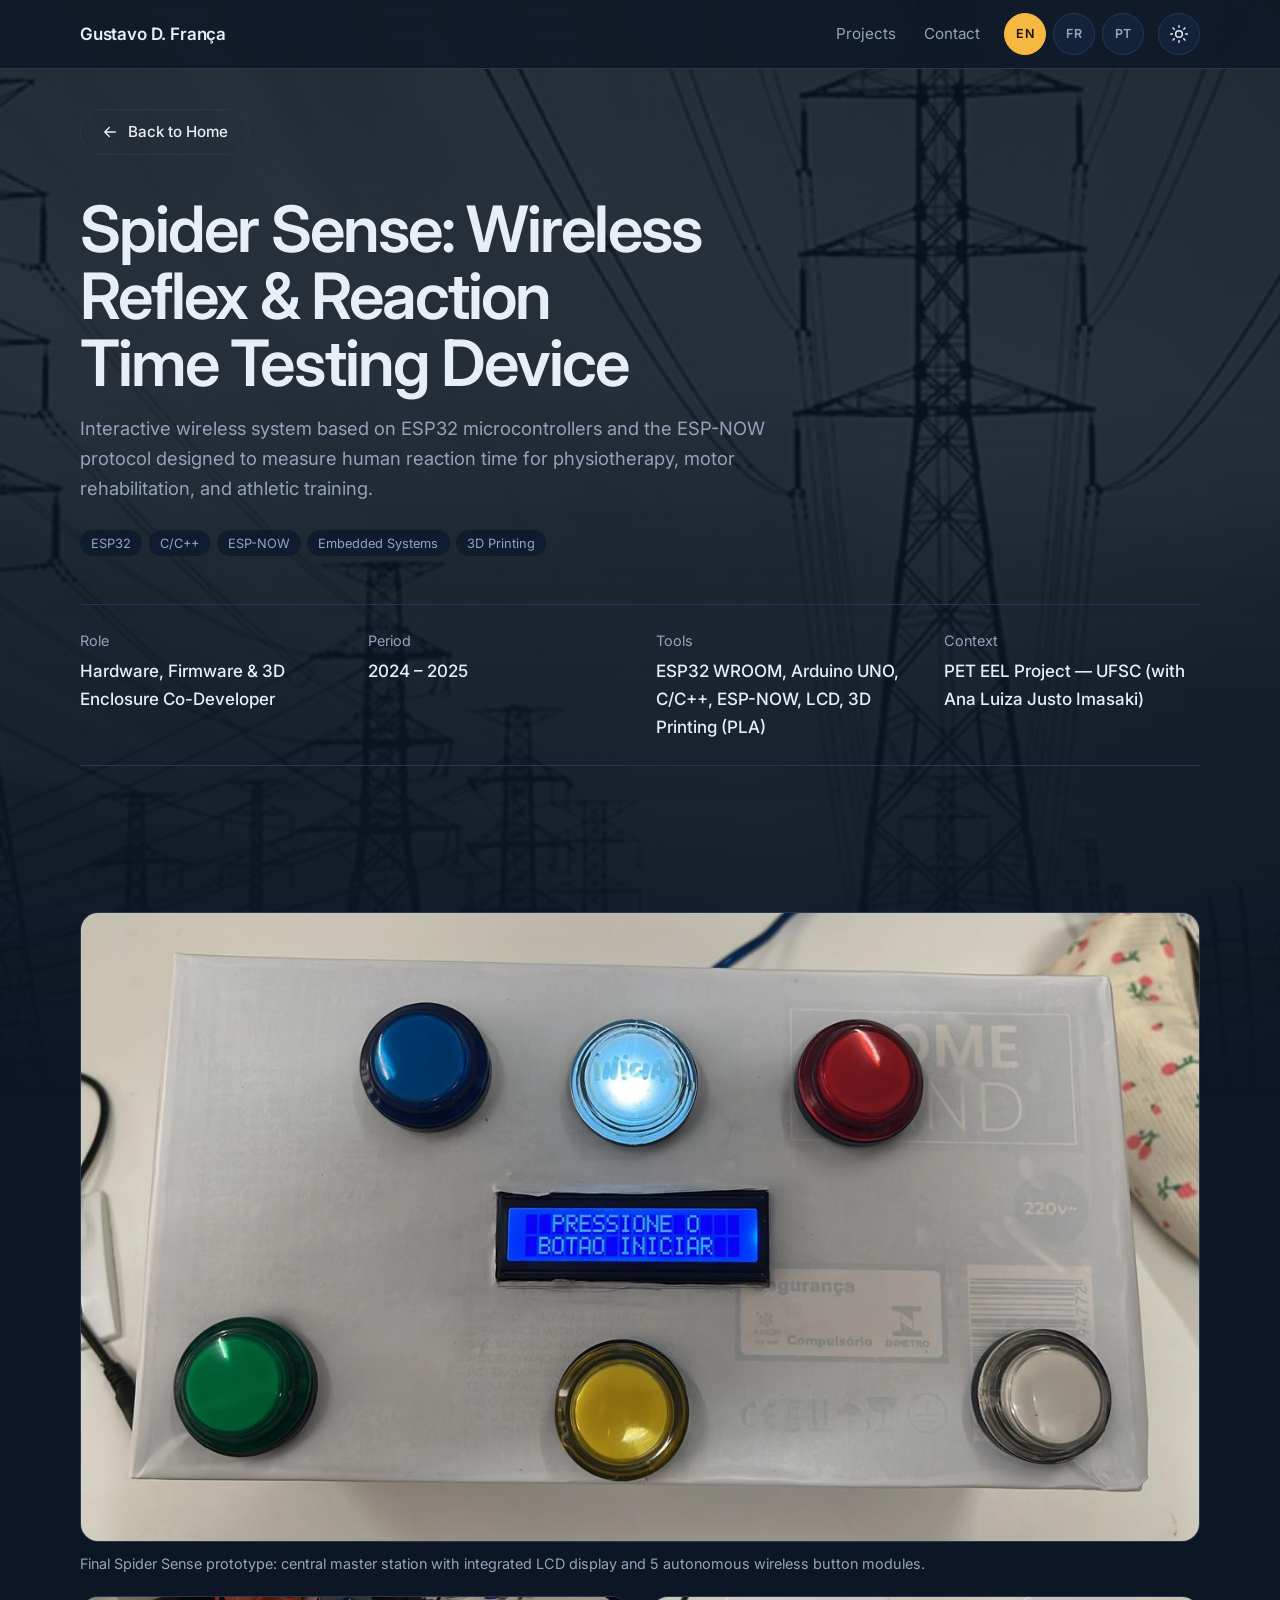
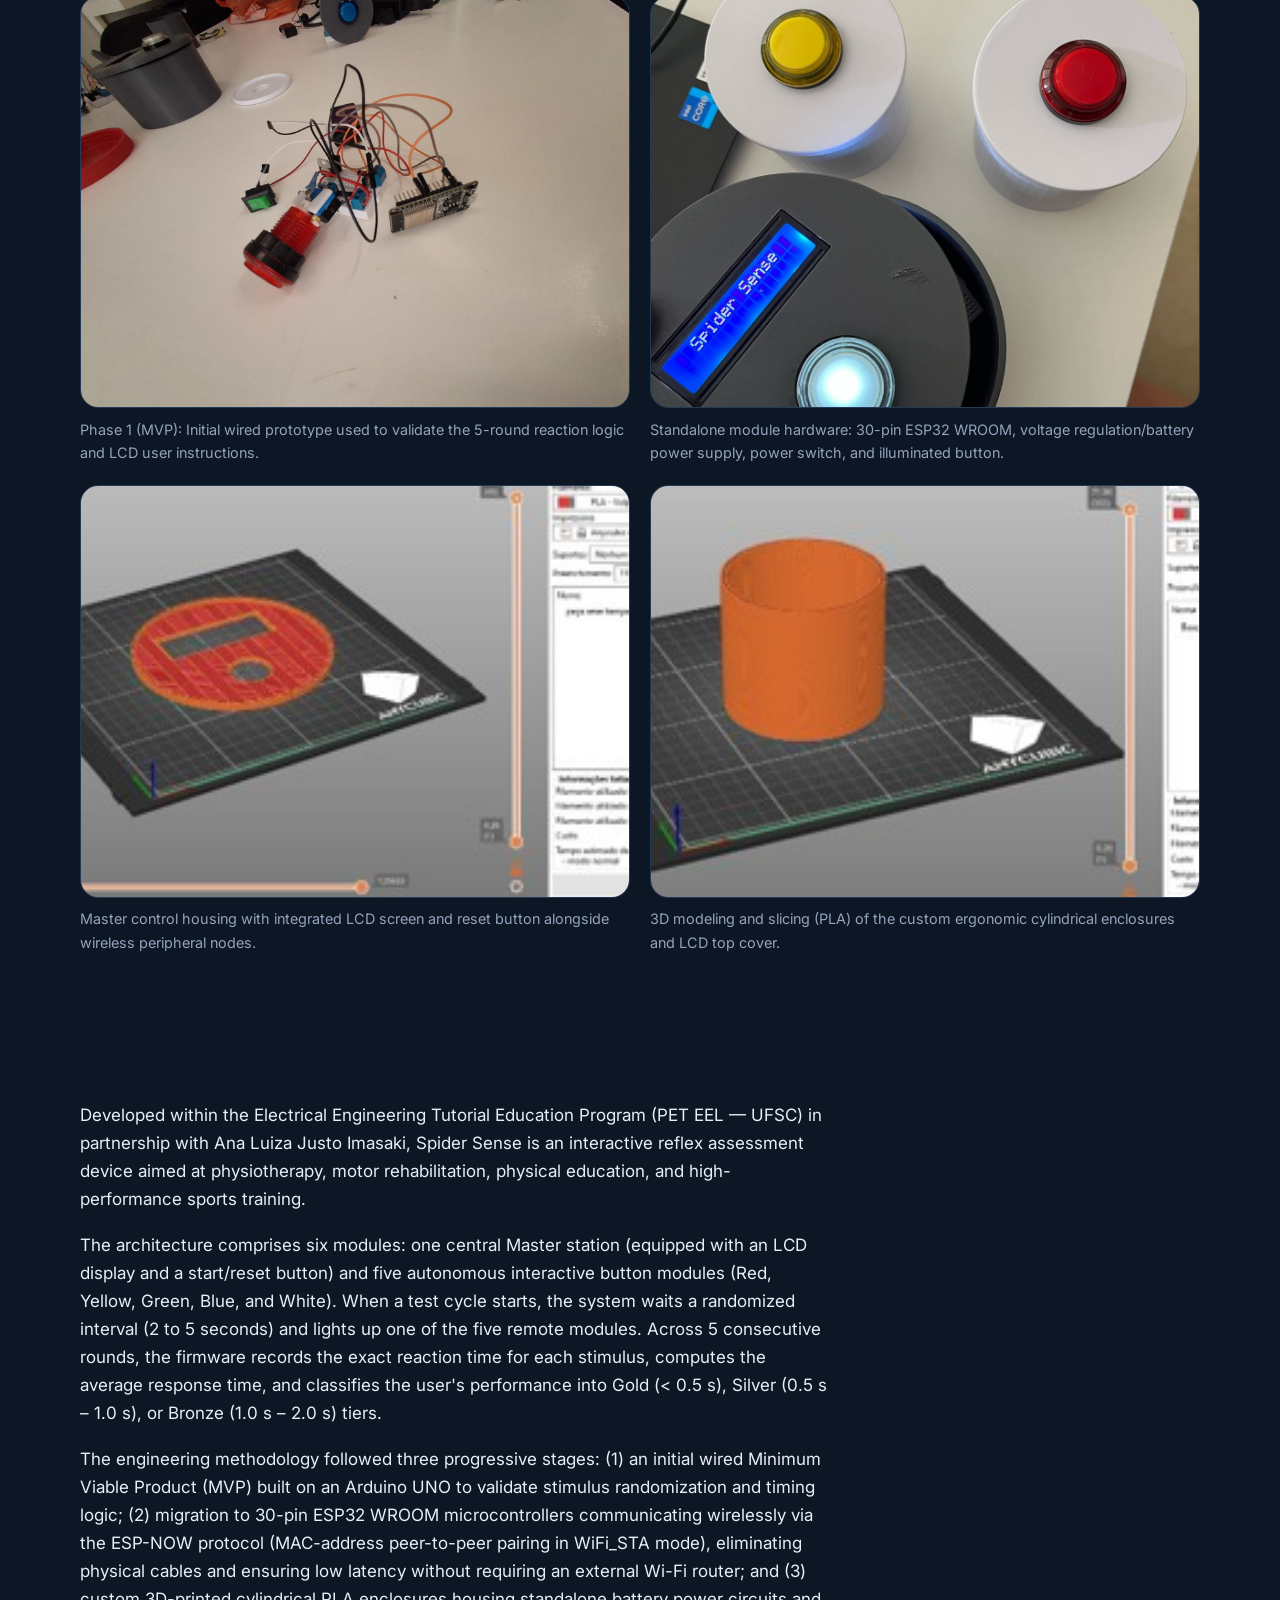
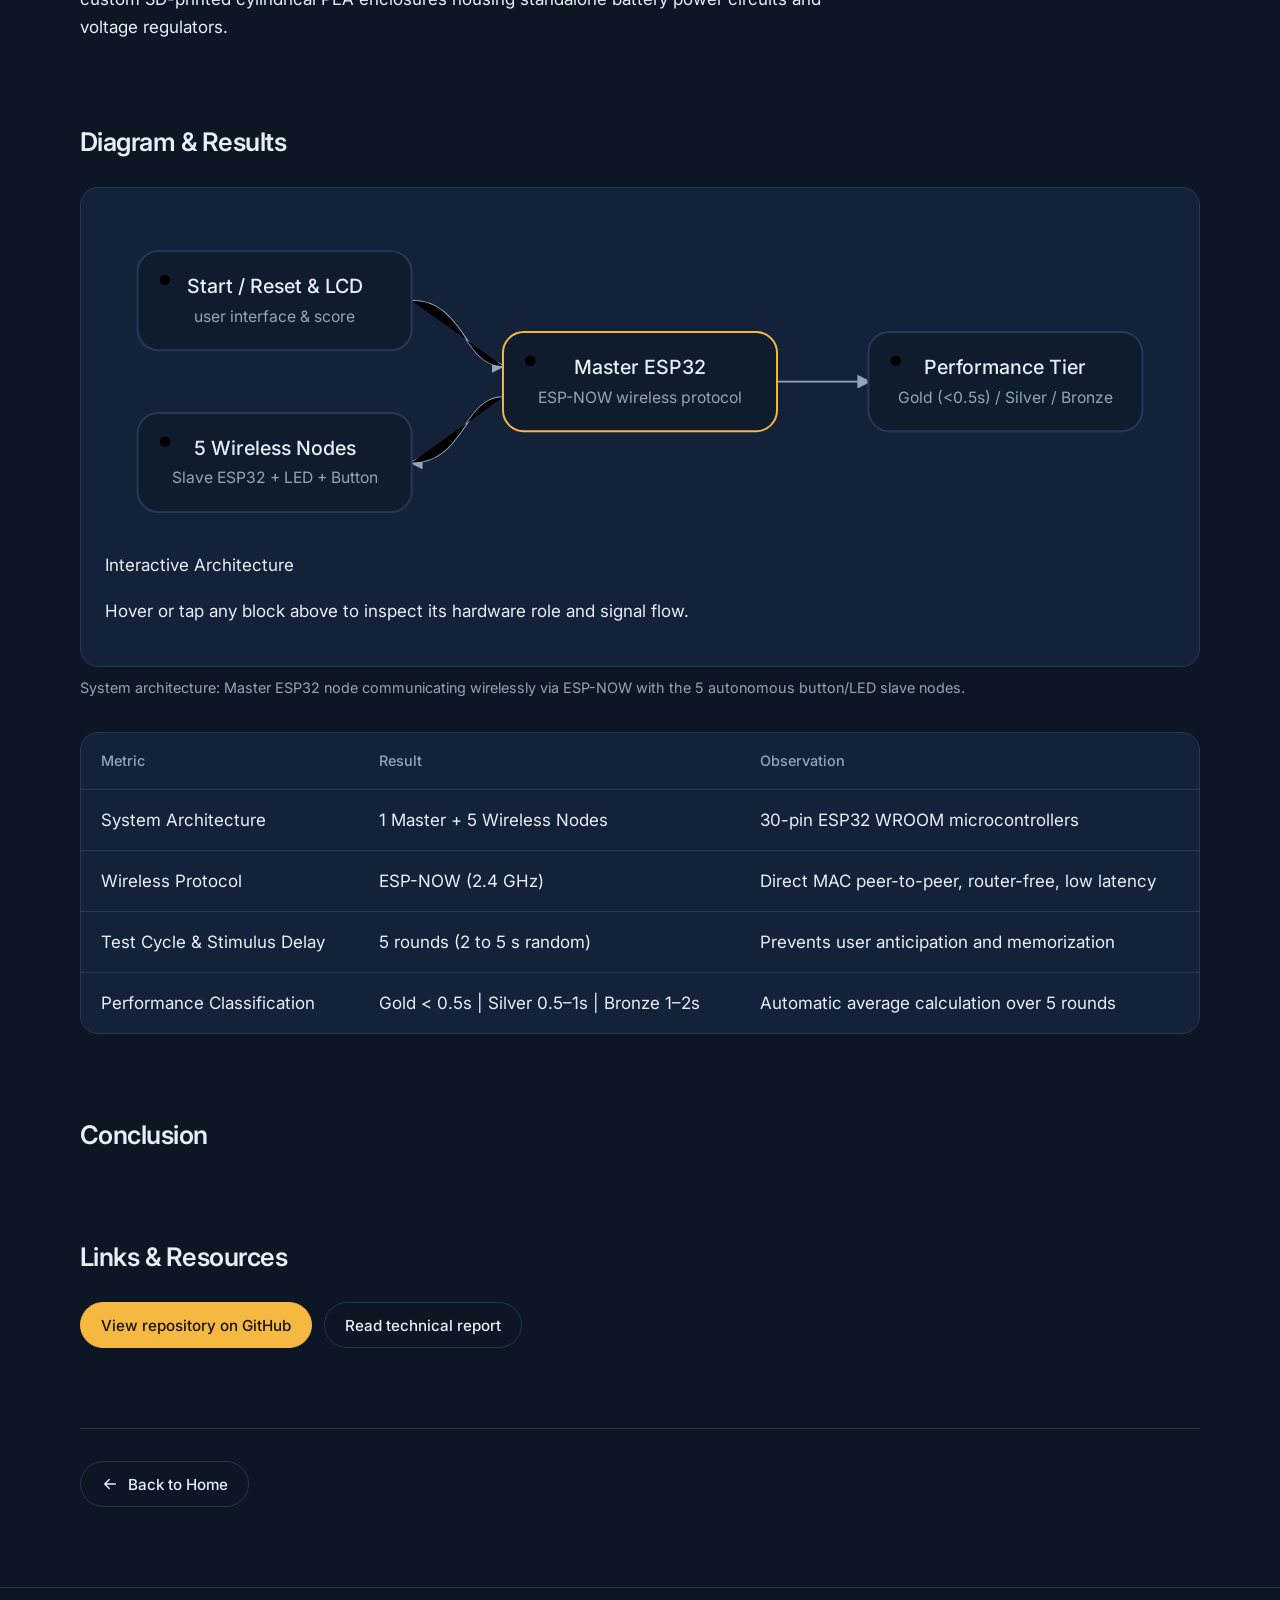
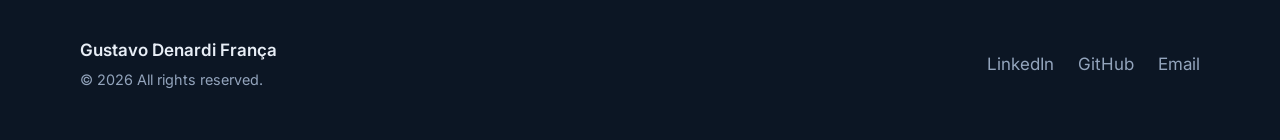
==== commit d607e4c0: "Update project title and content in HTML file" ====
--- a/projeto-modelo.html
+++ b/projeto-modelo.html
@@ -3,7 +3,7 @@
 <head>
   <meta charset="utf-8">
   <meta name="viewport" content="width=device-width, initial-scale=1">
-  <title>Interactive Reflex Testing System with ESP32 | Gustavo Denardi França</title>
+  <title>Spider Sense | Gustavo Denardi França</title>
   <meta name="description" content="Microcontroller reaction system with ESP32 that measures user response time.">
   <meta name="theme-color" content="#0c1624">
   <link rel="icon" href="data:image/svg+xml,%3Csvg xmlns='http://www.w3.org/2000/svg' viewBox='0 0 32 32'%3E%3Crect width='32' height='32' rx='8' fill='%230c1624'/%3E%3Cpath d='M3 16c4-10 7-10 10 0s6 10 10 0 3-6 6-4' fill='none' stroke='%23f5b941' stroke-width='2.5' stroke-linecap='round'/%3E%3C/svg%3E">
@@ -81,28 +81,20 @@
         <span data-i18n="projectPage.backHome">Back to Home</span>
       </a>
 
-      <!-- Cabeçalho do projeto (preenchido dinamicamente a partir de projetos.js) -->
       <header>
-        <h1 class="project__title reveal" id="proj-titulo">Interactive Reflex Testing System with ESP32</h1>
-        <p class="project__summary reveal" style="--d:.08s" id="proj-resumo">
-          Microcontroller reaction system: the ESP32 randomly triggers an LED, measures the elapsed time until the button is pressed, and logs the score.
-        </p>
-        <ul class="tags reveal" style="--d:.16s" id="proj-tags">
-          <li><a class="tag" href="index.html?busca=ESP32#projetos">ESP32</a></li>
-          <li><a class="tag" href="index.html?busca=C%2FC%2B%2B#projetos">C/C++</a></li>
-          <li><a class="tag" href="index.html?busca=Embedded#projetos">Embedded Systems</a></li>
-          <li><a class="tag" href="index.html?busca=Electronics#projetos">Electronics</a></li>
-        </ul>
+        <h1 class="project__title reveal" id="proj-titulo">Spider Sense</h1>
+        <p class="project__summary reveal" style="--d:.08s" id="proj-resumo"></p>
+        <ul class="tags reveal" style="--d:.16s" id="proj-tags"></ul>
       </header>
 
       <dl class="meta reveal">
-        <div><dt data-i18n="projectPage.metaRole">Role</dt><dd id="proj-funcao">Hardware &amp; firmware design</dd></div>
-        <div><dt data-i18n="projectPage.metaPeriod">Period</dt><dd id="proj-periodo">2024</dd></div>
-        <div><dt data-i18n="projectPage.metaTools">Tools</dt><dd id="proj-ferramentas">C/C++, ESP32, breadboard</dd></div>
-        <div><dt data-i18n="projectPage.metaContext">Context</dt><dd id="proj-contexto">Academic / Research project (PET EEL - UFSC)</dd></div>
+        <div><dt data-i18n="projectPage.metaRole">Role</dt><dd id="proj-funcao"></dd></div>
+        <div><dt data-i18n="projectPage.metaPeriod">Period</dt><dd id="proj-periodo"></dd></div>
+        <div><dt data-i18n="projectPage.metaTools">Tools</dt><dd id="proj-ferramentas"></dd></div>
+        <div><dt data-i18n="projectPage.metaContext">Context</dt><dd id="proj-contexto"></dd></div>
       </dl>
 
-      <!-- Vídeo de demonstração (aparece automaticamente se o projeto tiver video.url em projetos.js) -->
+      <!-- Vídeo de demonstração (opcional) -->
       <section class="block" id="proj-video-secao" aria-labelledby="titulo-proj-video" hidden>
         <h2 class="block__title reveal" id="titulo-proj-video" data-i18n="projectPage.videoTitle">Demonstration Video</h2>
         <div class="video-frame reveal" id="proj-video-container"></div>
@@ -120,49 +112,72 @@
         <div class="prose reveal" id="proj-prose"></div>
       </section>
 
-      <!-- Diagrama e resultados -->
+      <!-- Diagrama Interativo e Resultados -->
       <section class="block" id="proj-resultados-secao" aria-labelledby="titulo-resultados">
         <h2 class="block__title reveal" id="titulo-resultados" data-i18n="projectPage.resultsTitle">Diagram &amp; Results</h2>
 
         <figure class="diagram reveal" id="proj-diagrama">
           <div class="diagram__frame">
-            <svg viewBox="0 0 720 230" role="img" aria-labelledby="dg-titulo dg-desc">
-              <title id="dg-titulo">Block diagram of the reflex testing system</title>
-              <desc id="dg-desc">Push buttons send input signals to the ESP32, which drives the LEDs and outputs the scoreboard.</desc>
+            <svg viewBox="0 0 820 260" role="img" aria-labelledby="dg-titulo dg-desc">
+              <title id="dg-titulo">Interactive system block diagram</title>
+              <desc id="dg-desc">Hover or click on each module to inspect the technical signal flow.</desc>
               <defs>
                 <marker id="seta" viewBox="0 0 10 10" refX="8" refY="5" markerWidth="7" markerHeight="7" orient="auto-start-reverse">
                   <path d="M0 0L10 5L0 10z" class="d-seta"/>
                 </marker>
+                <marker id="seta-ativa" viewBox="0 0 10 10" refX="8" refY="5" markerWidth="7" markerHeight="7" orient="auto-start-reverse">
+                  <path d="M0 0L10 5L0 10z" class="d-seta-ativa"/>
+                </marker>
               </defs>
 
-              <g class="d-bloco">
-                <rect x="20" y="28" width="170" height="64" rx="12"/>
-                <text x="105" y="57" text-anchor="middle" id="dg-b1-t">Buttons</text>
-                <text x="105" y="77" text-anchor="middle" class="d-sub" id="dg-b1-s">interrupt inputs</text>
-              </g>
-
-              <g class="d-bloco">
-                <rect x="20" y="138" width="170" height="64" rx="12"/>
-                <text x="105" y="167" text-anchor="middle" id="dg-b2-t">LEDs</text>
-                <text x="105" y="187" text-anchor="middle" class="d-sub" id="dg-b2-s">digital outputs</text>
-              </g>
-
-              <g class="d-bloco d-bloco--main">
-                <rect x="275" y="83" width="170" height="64" rx="12"/>
-                <text x="360" y="112" text-anchor="middle" id="dg-bc-t">ESP32</text>
-                <text x="360" y="132" text-anchor="middle" class="d-sub" id="dg-bc-s">logic &amp; hardware timer</text>
-              </g>
-
-              <g class="d-bloco">
-                <rect x="530" y="83" width="170" height="64" rx="12"/>
-                <text x="615" y="112" text-anchor="middle" id="dg-bs-t">Scoreboard</text>
-                <text x="615" y="132" text-anchor="middle" class="d-sub" id="dg-bs-s">serial or Wi-Fi</text>
-              </g>
-
-              <path class="d-linha" d="M190 60 C 235 60, 235 105, 275 105" marker-end="url(#seta)"/>
-              <path class="d-linha" d="M275 125 C 235 125, 235 170, 190 170" marker-end="url(#seta)"/>
-              <path class="d-linha" d="M445 115 L530 115" marker-end="url(#seta)"/>
+              <!-- Trilhas base e feixes de pulso animado -->
+              <path class="d-linha" data-link="b1" d="M235 68 C 275 68, 275 118, 305 118" marker-end="url(#seta)"/>
+              <path class="d-pulso" data-link="b1" d="M235 68 C 275 68, 275 118, 305 118"/>
+
+              <path class="d-linha" data-link="b2" d="M305 142 C 275 142, 275 192, 235 192" marker-end="url(#seta)"/>
+              <path class="d-pulso" data-link="b2" d="M305 142 C 275 142, 275 192, 235 192"/>
+
+              <path class="d-linha" data-link="bs" d="M515 130 L585 130" marker-end="url(#seta)"/>
+              <path class="d-pulso" data-link="bs" d="M515 130 L585 130"/>
+
+              <!-- Bloco 1 (Superior Esquerdo) -->
+              <g class="d-bloco" data-node="b1" tabindex="0" role="button">
+                <rect x="25" y="30" width="210" height="76" rx="16"/>
+                <circle class="d-led" cx="46" cy="52" r="4"/>
+                <text x="130" y="62" text-anchor="middle" id="dg-b1-t">Start / Reset &amp; LCD</text>
+                <text x="130" y="84" text-anchor="middle" class="d-sub" id="dg-b1-s">user interface &amp; display</text>
+              </g>
+
+              <!-- Bloco 2 (Inferior Esquerdo) -->
+              <g class="d-bloco" data-node="b2" tabindex="0" role="button">
+                <rect x="25" y="154" width="210" height="76" rx="16"/>
+                <circle class="d-led" cx="46" cy="176" r="4"/>
+                <text x="130" y="186" text-anchor="middle" id="dg-b2-t">5 Wireless Nodes</text>
+                <text x="130" y="208" text-anchor="middle" class="d-sub" id="dg-b2-s">ESP32 + LED + Button</text>
+              </g>
+
+              <!-- Bloco Central (Mestre) -->
+              <g class="d-bloco d-bloco--main" data-node="bc" tabindex="0" role="button">
+                <rect x="305" y="92" width="210" height="76" rx="16"/>
+                <circle class="d-led d-led--main" cx="326" cy="114" r="4"/>
+                <text x="410" y="124" text-anchor="middle" id="dg-bc-t">Master ESP32</text>
+                <text x="410" y="146" text-anchor="middle" class="d-sub" id="dg-bc-s">ESP-NOW 2.4 GHz</text>
+              </g>
+
+              <!-- Bloco Saída (Direita) -->
+              <g class="d-bloco" data-node="bs" tabindex="0" role="button">
+                <rect x="585" y="92" width="210" height="76" rx="16"/>
+                <circle class="d-led" cx="606" cy="114" r="4"/>
+                <text x="690" y="124" text-anchor="middle" id="dg-bs-t">Score &amp; Tier</text>
+                <text x="690" y="146" text-anchor="middle" class="d-sub" id="dg-bs-s">Gold / Silver / Bronze</text>
+              </g>
             </svg>
+
+            <!-- Painel interativo que muda ao passar o mouse nos blocos -->
+            <div class="diagram__info" id="dg-info-box" aria-live="polite">
+              <span class="diagram__badge" id="dg-info-titulo">Interactive Architecture</span>
+              <p class="diagram__desc" id="dg-info-texto">Hover or tap any block above to inspect its hardware role and signal flow.</p>
+            </div>
           </div>
           <figcaption id="dg-legenda">System block diagram.</figcaption>
         </figure>
@@ -181,8 +196,14 @@
         </div>
       </section>
 
-      <!-- Links -->
-      <section class="block" id="proj-links-secao" aria-labelledby="titulo-links">
+      <!-- Conclusão -->
+      <section class="block" id="proj-conclusao-secao" aria-labelledby="titulo-conclusao">
+        <h2 class="block__title reveal" id="titulo-conclusao" data-i18n="projectPage.conclusionTitle">Conclusion</h2>
+        <div class="prose reveal" id="proj-conclusao"></div>
+      </section>
+
+      <!-- Links (só aparece se houver link de relatório ou demo) -->
+      <section class="block" id="proj-links-secao" aria-labelledby="titulo-links" hidden>
         <h2 class="block__title reveal" id="titulo-links" data-i18n="projectPage.linksTitle">Links &amp; Resources</h2>
         <div class="project__links reveal" id="proj-links"></div>
       </section>
--- a/style.css
+++ b/style.css
@@ -26,7 +26,7 @@
   --accent-ink: #1b1305;
   --shadow: 0 28px 60px -28px rgb(0 0 0 / 0.7);
   --grid-line: rgb(147 164 188 / 0.1);
-  --bg-img-opacity: 0.26;
+  --bg-img-opacity: 0.20;
 
   --font: "Inter", system-ui, -apple-system, "Segoe UI", Roboto, sans-serif;
   --ease: cubic-bezier(0.2, 0.7, 0.2, 1);
@@ -51,7 +51,7 @@
   --accent-ink: #ffffff;
   --shadow: 0 28px 56px -30px rgb(15 27 45 / 0.35);
   --grid-line: rgb(15 27 45 / 0.07);
-  --bg-img-opacity: 0.16;
+  --bg-img-opacity: 0.10;
 }
 
 /* 2. Base -------------------------------------------------- */
@@ -164,7 +164,7 @@
 .bg-parallax__img {
   position: absolute;
   inset: -12% 0 0 0;
-  background: url("https://images.unsplash.com/photo-1451187580459-43490279c0fa?auto=format&fit=crop&w=1800&q=60")
+  background: url("assets/img/fundo.jpg")
     center / cover no-repeat;
   opacity: var(--bg-img-opacity);
   filter: grayscale(1) contrast(1.05);
@@ -947,52 +947,47 @@
   .section__head {
     align-items: stretch;
   }
-
-
-/* 10. Seletor de idiomas e destaques ----------------------- */
+} /* <--- ESTA É A CHAVE QUE FALTAVA! */
+
+
+/* 10. Seletor de idiomas (mesmo padrão do botão de tema) --- */
 .header-actions {
   display: flex;
   align-items: center;
-  gap: 0.65rem;
+  gap: 0.85rem;
 }
 
 .lang-switch {
-  display: inline-flex;
+  display: flex;
   align-items: center;
-  padding: 0.2rem;
+  gap: 0.45rem;
+}
+
+.lang-btn {
+  display: grid;
+  place-items: center;
+  width: 42px;
+  height: 42px;
+  padding: 0;
   border: 1px solid var(--line);
-  border-radius: 999px;
+  border-radius: 50%;
   background: var(--surface);
-  transition: var(--theme-t);
-}
-
-.lang-btn {
-  height: 32px;
-  padding: 0 0.65rem;
-  border: 0;
-  border-radius: 999px;
-  background: transparent;
   color: var(--muted);
   font: 600 0.78rem/1 var(--font);
-  letter-spacing: 0.03em;
+  letter-spacing: 0.02em;
   cursor: pointer;
   transition: var(--theme-t), transform 0.2s var(--ease);
 }
 
 .lang-btn:hover {
-  color: var(--text);
+  border-color: var(--accent);
+  color: var(--accent);
 }
 
 .lang-btn[aria-pressed="true"] {
+  border-color: var(--accent);
   background: var(--accent);
   color: var(--accent-ink);
-}
-
-.card__top {
-  display: flex;
-  align-items: center;
-  justify-content: space-between;
-  gap: 0.5rem;
 }
 
 .card__badge {
@@ -1010,25 +1005,254 @@
 
 @media (max-width: 640px) {
   .site-header__inner {
-    gap: 0.75rem;
+    gap: 0.5rem;
   }
 
   .brand {
-    font-size: 0.95rem;
-  }
-
-  .lang-btn {
-    height: 28px;
-    padding: 0 0.5rem;
-    font-size: 0.72rem;
-  }
-
+    font-size: 0.92rem;
+  }
+
+  .header-actions {
+    gap: 0.45rem;
+  }
+
+  .lang-switch {
+    gap: 0.3rem;
+  }
+
+  .lang-btn,
   .theme-toggle {
     width: 36px;
     height: 36px;
-  }
-}
-  .search {
-    width: 100%;
-  }
-}
+    font-size: 0.72rem;
+  }
+}
+/* 11. Linha do Tempo (Jornada Acadêmica) ------------------- */
+.timeline__hint {
+  margin: 0;
+  color: var(--muted);
+  font-size: 0.88rem;
+}
+
+.timeline {
+  position: relative;
+  display: grid;
+  grid-template-columns: repeat(5, minmax(0, 1fr));
+  gap: 1.15rem;
+  margin: 2rem 0 0;
+  padding: 0;
+  list-style: none;
+  align-items: start;
+}
+
+/* Linha horizontal contínua que conecta os pontos no computador */
+.timeline::before {
+  content: "";
+  position: absolute;
+  top: 76px;
+  left: 8%;
+  right: 8%;
+  height: 2px;
+  background: var(--line);
+  z-index: 0;
+  transition: var(--theme-t);
+}
+
+.timeline__item {
+  position: relative;
+  z-index: 1;
+  display: flex;
+  flex-direction: column;
+  align-items: center;
+  text-align: center;
+  outline: none;
+  cursor: pointer;
+}
+
+.timeline__node {
+  display: flex;
+  flex-direction: column;
+  align-items: center;
+  gap: 0.75rem;
+  margin-bottom: 1rem;
+}
+
+.timeline__logo {
+  position: relative;
+  display: grid;
+  place-items: center;
+  width: 64px;
+  height: 64px;
+  border-radius: 50%;
+  border: 2px solid var(--line);
+  background-color: var(--surface);
+  overflow: hidden;
+  box-shadow: var(--shadow);
+  transition: transform 0.35s var(--ease), border-color 0.35s var(--ease),
+    box-shadow 0.35s var(--ease), background-color 0.45s ease;
+}
+
+.timeline__fallback {
+  font-size: 0.85rem;
+  font-weight: 700;
+  letter-spacing: 0.02em;
+  color: var(--muted);
+}
+
+.timeline__logo img {
+  position: absolute;
+  inset: 0;
+  width: 100%;
+  height: 100%;
+  object-fit: contain;
+  padding: 8px;
+  background: var(--surface);
+}
+
+.timeline__dot {
+  width: 14px;
+  height: 14px;
+  border-radius: 50%;
+  border: 3px solid var(--bg);
+  background: var(--line);
+  transition: transform 0.35s var(--ease), background-color 0.35s var(--ease),
+    box-shadow 0.35s var(--ease);
+}
+
+.timeline__card {
+  width: 100%;
+  padding: 1.15rem 1rem;
+  border: 1px solid var(--line);
+  border-radius: 18px;
+  background: var(--surface);
+  transition: transform 0.35s var(--ease), border-color 0.35s var(--ease),
+    box-shadow 0.35s var(--ease), background-color 0.45s ease;
+}
+
+.timeline__date {
+  display: inline-block;
+  padding: 0.18rem 0.6rem;
+  border-radius: 999px;
+  background: var(--bg-soft);
+  color: var(--accent);
+  font-size: 0.75rem;
+  font-weight: 600;
+  letter-spacing: 0.04em;
+}
+
+.timeline__org {
+  margin: 0.65rem 0 0.3rem;
+  font-size: 1.15rem;
+  font-weight: 600;
+  letter-spacing: -0.01em;
+}
+
+.timeline__event {
+  margin: 0;
+  color: var(--muted);
+  font-size: 0.88rem;
+  line-height: 1.45;
+}
+
+/* Detalhes ocultos por padrão e revelados ao passar o mouse */
+.timeline__details {
+  max-height: 0;
+  opacity: 0;
+  overflow: hidden;
+  margin-top: 0;
+  padding-top: 0;
+  border-top: 1px solid transparent;
+  transition: max-height 0.4s var(--ease), opacity 0.35s var(--ease),
+    margin-top 0.35s var(--ease), padding-top 0.35s var(--ease),
+    border-color 0.35s var(--ease);
+}
+
+.timeline__full {
+  margin: 0 0 0.55rem;
+  color: var(--text);
+  font-size: 0.84rem;
+  line-height: 1.45;
+}
+
+.timeline__period {
+  display: inline-block;
+  padding: 0.15rem 0.55rem;
+  border: 1px solid var(--accent);
+  border-radius: 999px;
+  color: var(--accent);
+  font-size: 0.74rem;
+  font-weight: 600;
+}
+
+/* Efeito ao passar o mouse ou focar: cresce e mostra os detalhes */
+.timeline__item:hover,
+.timeline__item:focus-within {
+  z-index: 10;
+}
+
+.timeline__item:hover .timeline__logo,
+.timeline__item:focus-within .timeline__logo {
+  transform: scale(1.18);
+  border-color: var(--accent);
+}
+
+.timeline__item:hover .timeline__dot,
+.timeline__item:focus-within .timeline__dot {
+  transform: scale(1.45);
+  background: var(--accent);
+  box-shadow: 0 0 0 5px color-mix(in srgb, var(--accent) 25%, transparent);
+}
+
+.timeline__item:hover .timeline__card,
+.timeline__item:focus-within .timeline__card {
+  transform: translateY(-6px) scale(1.06);
+  border-color: var(--accent);
+  box-shadow: var(--shadow);
+}
+
+.timeline__item:hover .timeline__details,
+.timeline__item:focus-within .timeline__details {
+  max-height: 240px;
+  opacity: 1;
+  margin-top: 0.85rem;
+  padding-top: 0.85rem;
+  border-top-color: var(--line);
+}
+
+/* Adaptação para tablets e celulares (linha vertical à esquerda) */
+@media (max-width: 960px) {
+  .timeline {
+    grid-template-columns: 1fr;
+    gap: 1.5rem;
+  }
+
+  .timeline::before {
+    top: 24px;
+    bottom: 24px;
+    left: 32px;
+    right: auto;
+    width: 2px;
+    height: auto;
+  }
+
+  .timeline__item {
+    flex-direction: row;
+    align-items: flex-start;
+    text-align: left;
+    gap: 1.15rem;
+  }
+
+  .timeline__node {
+    flex-shrink: 0;
+    margin-bottom: 0;
+  }
+
+  .timeline__dot {
+    display: none;
+  }
+
+  .timeline__item:hover .timeline__card,
+  .timeline__item:focus-within .timeline__card {
+    transform: scale(1.02);
+  }
+}
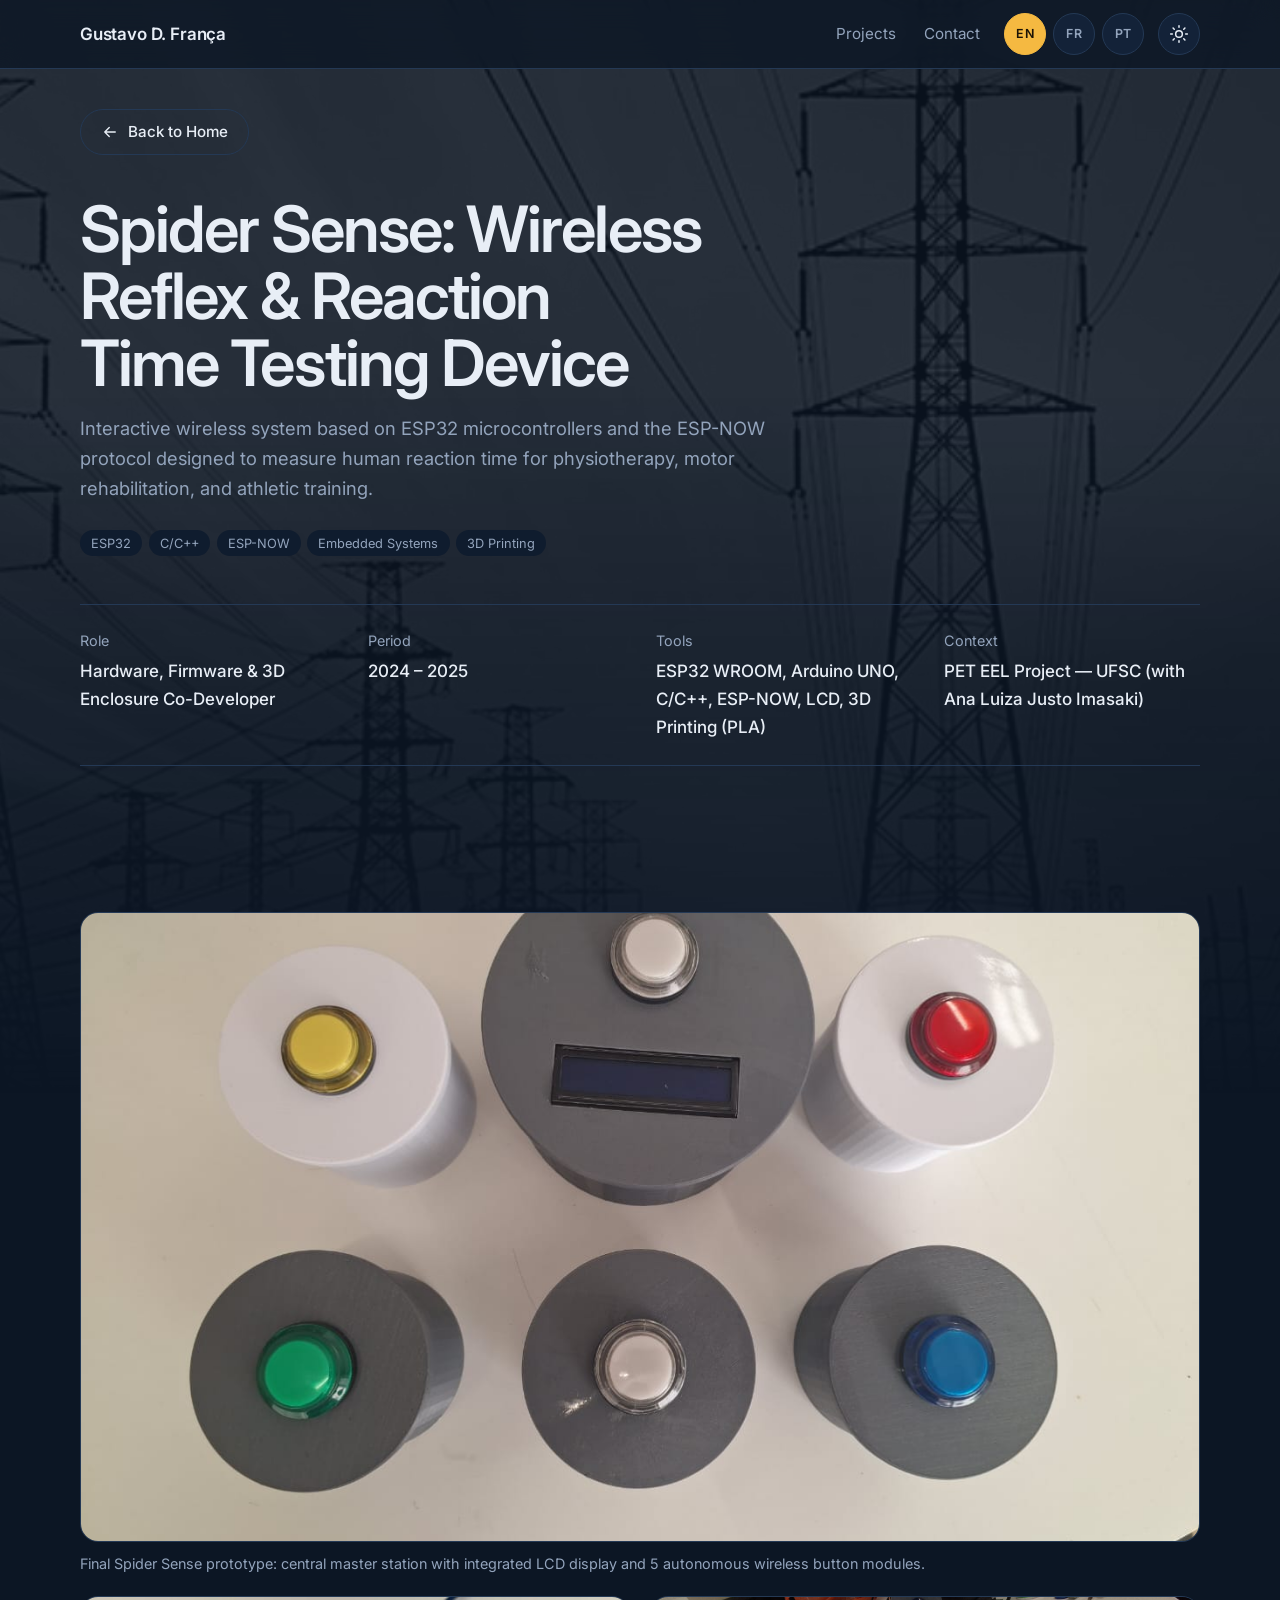
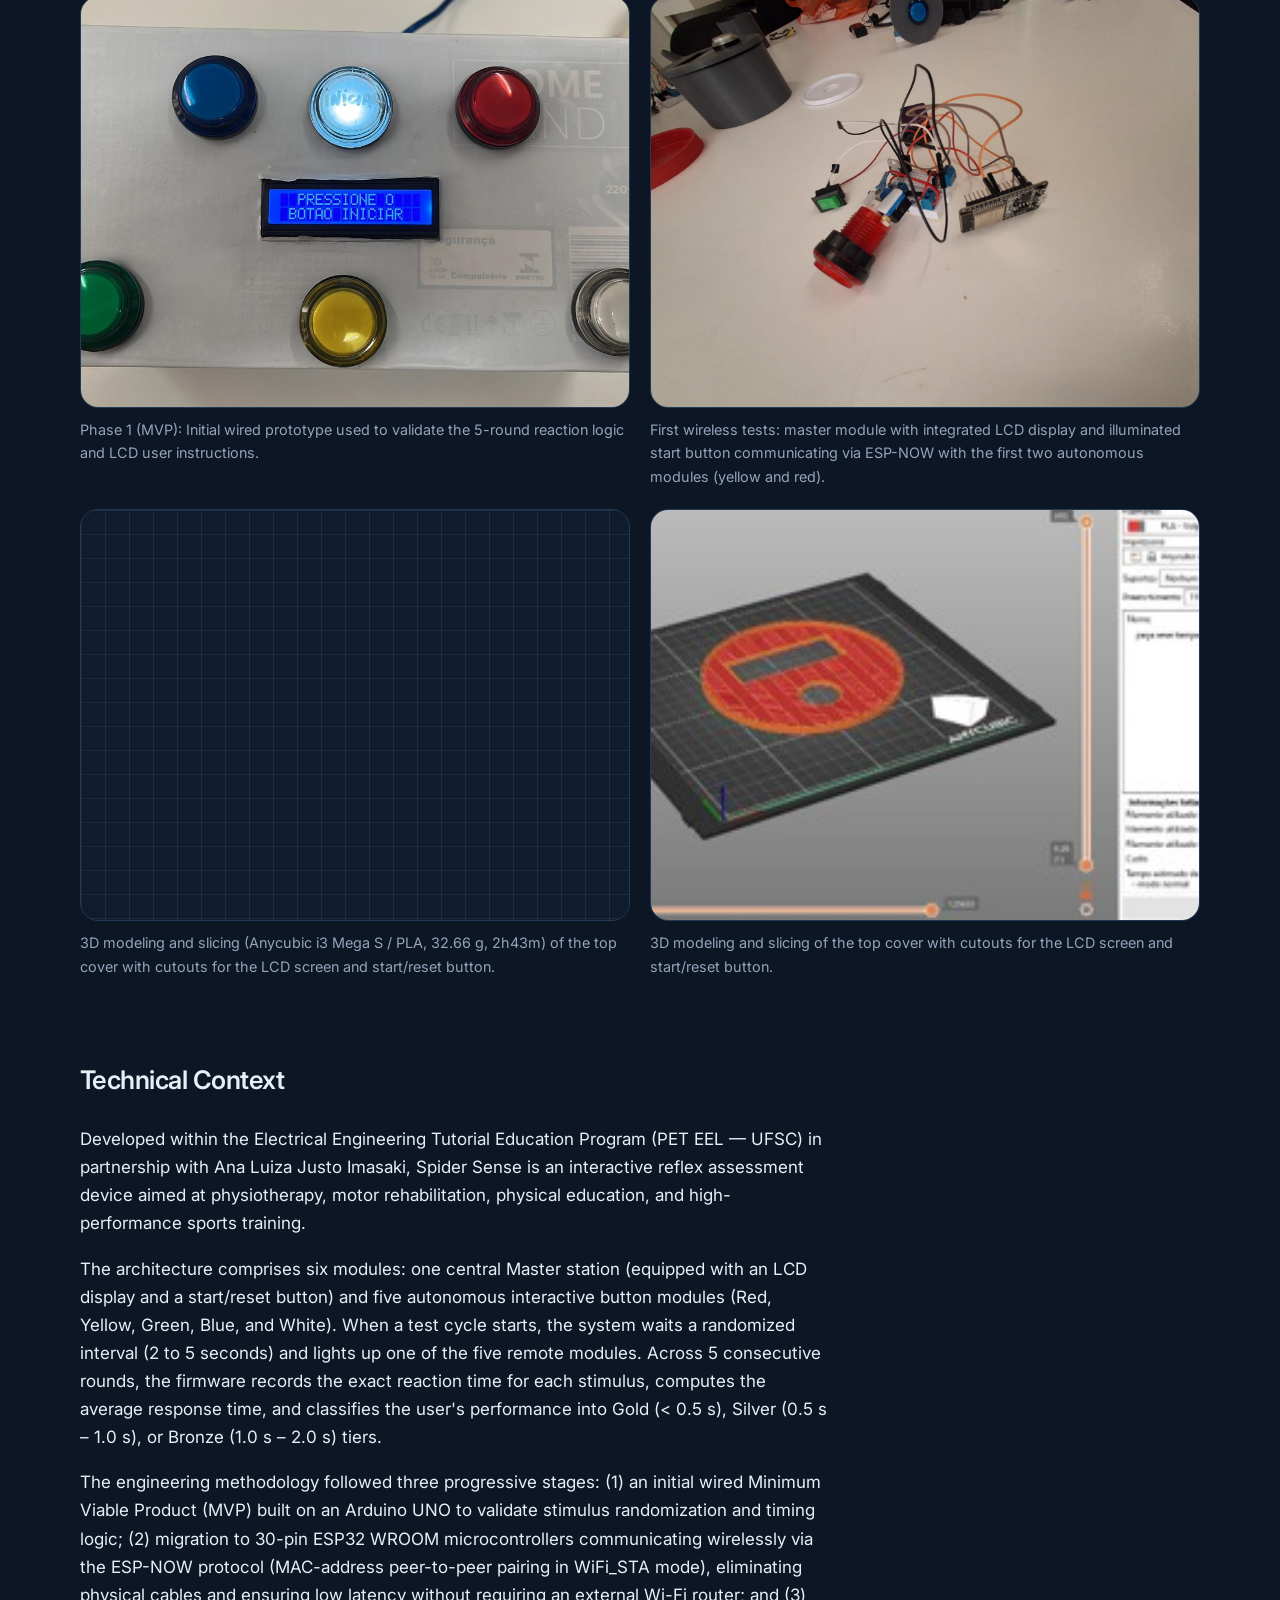
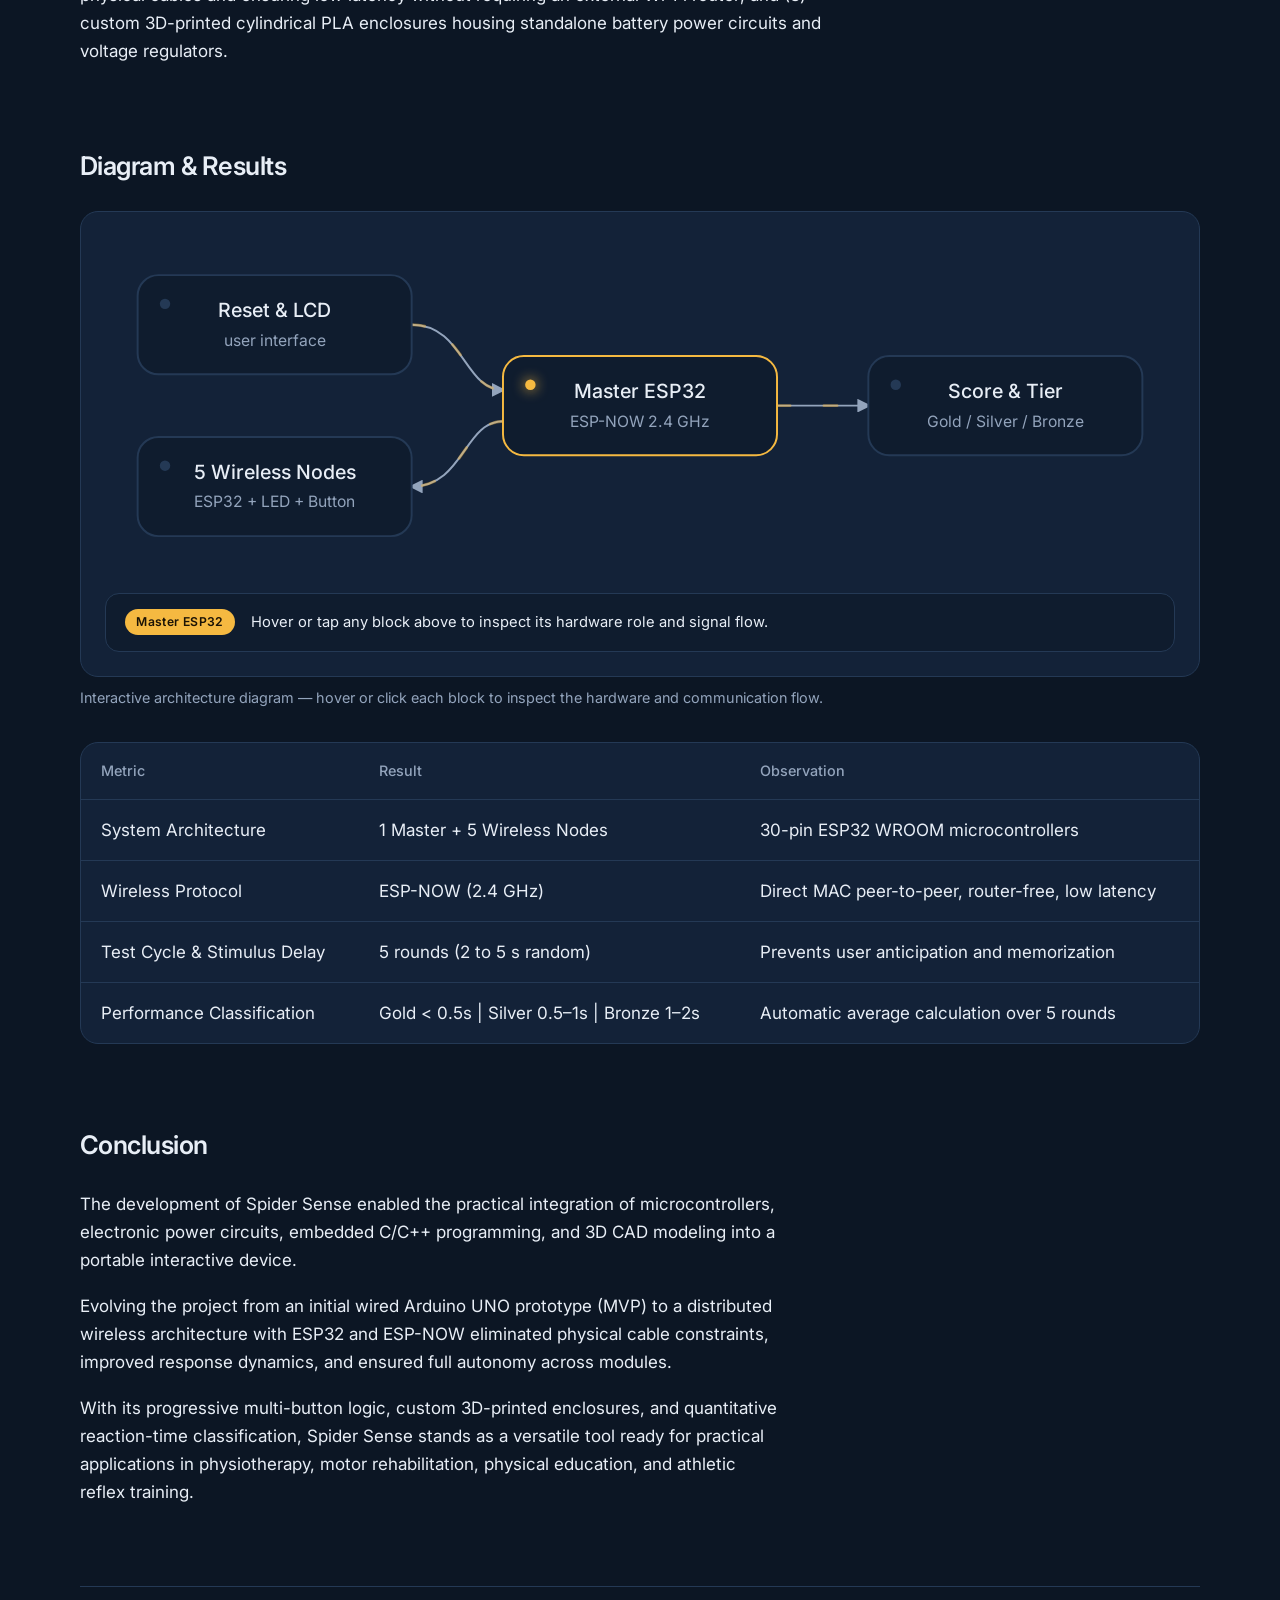
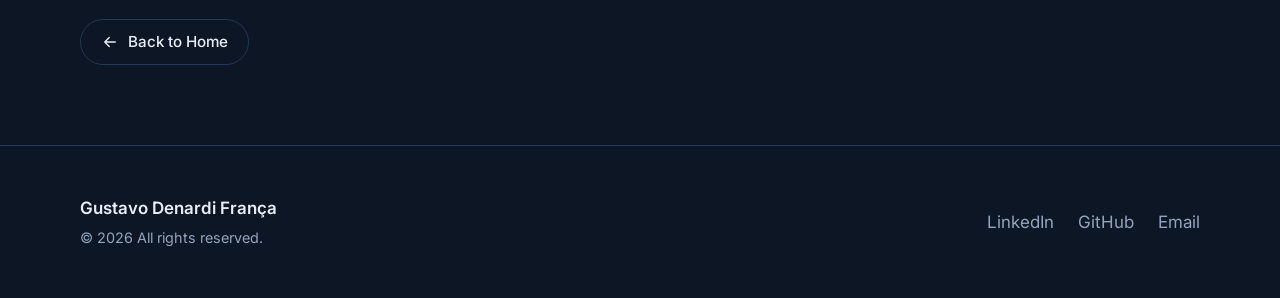
==== commit 6fc8d76f: "Add centralized report button to projeto-modelo.html Added a centralized report button that appears " ====
--- a/projeto-modelo.html
+++ b/projeto-modelo.html
@@ -100,6 +100,19 @@
         <div class="video-frame reveal" id="proj-video-container"></div>
       </section>
 
+      <!-- Botão centralizado do relatório (aparece se links.relatorio estiver preenchido) -->
+      <div class="project__report-cta reveal" id="proj-relatorio-cta" hidden>
+        <a class="btn btn--primary" id="proj-relatorio-btn" href="#" target="_blank" rel="noopener noreferrer">
+          <svg viewBox="0 0 24 24" width="18" height="18" fill="none" stroke="currentColor" stroke-width="1.8" stroke-linecap="round" stroke-linejoin="round" aria-hidden="true">
+            <path d="M14 2H6a2 2 0 0 0-2 2v16a2 2 0 0 0 2 2h12a2 2 0 0 0 2-2V8z"/>
+            <polyline points="14 2 14 8 20 8"/>
+            <line x1="16" y1="13" x2="8" y2="13"/>
+            <line x1="16" y1="17" x2="8" y2="17"/>
+          </svg>
+          <span data-i18n="projectPage.btnReport">Read technical report</span>
+        </a>
+      </div>
+      
       <!-- Galeria -->
       <section class="block" id="proj-galeria-secao" aria-labelledby="titulo-galeria">
         <h2 class="block__title reveal" id="titulo-galeria" data-i18n="projectPage.galleryTitle">Gallery</h2>
--- a/style.css
+++ b/style.css
@@ -1256,3 +1256,103 @@
     transform: scale(1.02);
   }
 }
+
+/* 12. Diagrama Interativo e Animação de Sinais ------------- */
+.diagram svg {
+  min-width: 640px;
+}
+
+.diagram .d-bloco {
+  cursor: pointer;
+  outline: none;
+}
+
+.diagram .d-bloco rect {
+  transition: fill 0.3s var(--ease), stroke 0.3s var(--ease),
+    stroke-width 0.3s var(--ease), filter 0.3s var(--ease);
+}
+
+.diagram .d-led {
+  fill: var(--line);
+  transition: fill 0.3s var(--ease), filter 0.3s var(--ease);
+}
+
+.diagram .d-led--main,
+.diagram .d-bloco:hover .d-led,
+.diagram .d-bloco.is-active .d-led {
+  fill: var(--accent);
+  filter: drop-shadow(0 0 5px var(--accent));
+}
+
+.diagram .d-bloco:hover rect,
+.diagram .d-bloco.is-active rect {
+  stroke: var(--accent);
+  stroke-width: 2.2;
+  fill: var(--surface);
+}
+
+.diagram .d-pulso {
+  fill: none;
+  stroke: var(--accent);
+  stroke-width: 2.2;
+  stroke-linecap: round;
+  stroke-dasharray: 10 26;
+  opacity: 0.45;
+  pointer-events: none;
+  animation: pulsoRede 2.4s linear infinite;
+  transition: opacity 0.3s ease, stroke-width 0.3s ease;
+}
+
+.diagram .d-pulso.is-active {
+  opacity: 1;
+  stroke-width: 2.8;
+  animation-duration: 1.1s;
+}
+
+.diagram .d-linha.is-active {
+  stroke: var(--accent);
+}
+
+@keyframes pulsoRede {
+  to {
+    stroke-dashoffset: -72;
+  }
+}
+
+.diagram__info {
+  display: flex;
+  flex-wrap: wrap;
+  align-items: center;
+  gap: 0.65rem 1rem;
+  margin-top: 1.1rem;
+  padding: 0.95rem 1.2rem;
+  border: 1px solid var(--line);
+  border-radius: 14px;
+  background: var(--bg-soft);
+  transition: var(--theme-t);
+}
+
+.diagram__badge {
+  display: inline-block;
+  padding: 0.2rem 0.7rem;
+  border-radius: 999px;
+  background: var(--accent);
+  color: var(--accent-ink);
+  font-size: 0.76rem;
+  font-weight: 600;
+  letter-spacing: 0.03em;
+}
+
+.diagram__desc {
+  flex: 1 1 280px;
+  margin: 0;
+  color: var(--text);
+  font-size: 0.92rem;
+  line-height: 1.5;
+}
+
+@media (prefers-reduced-motion: reduce) {
+  .diagram .d-pulso {
+    animation: none;
+  }
+}
